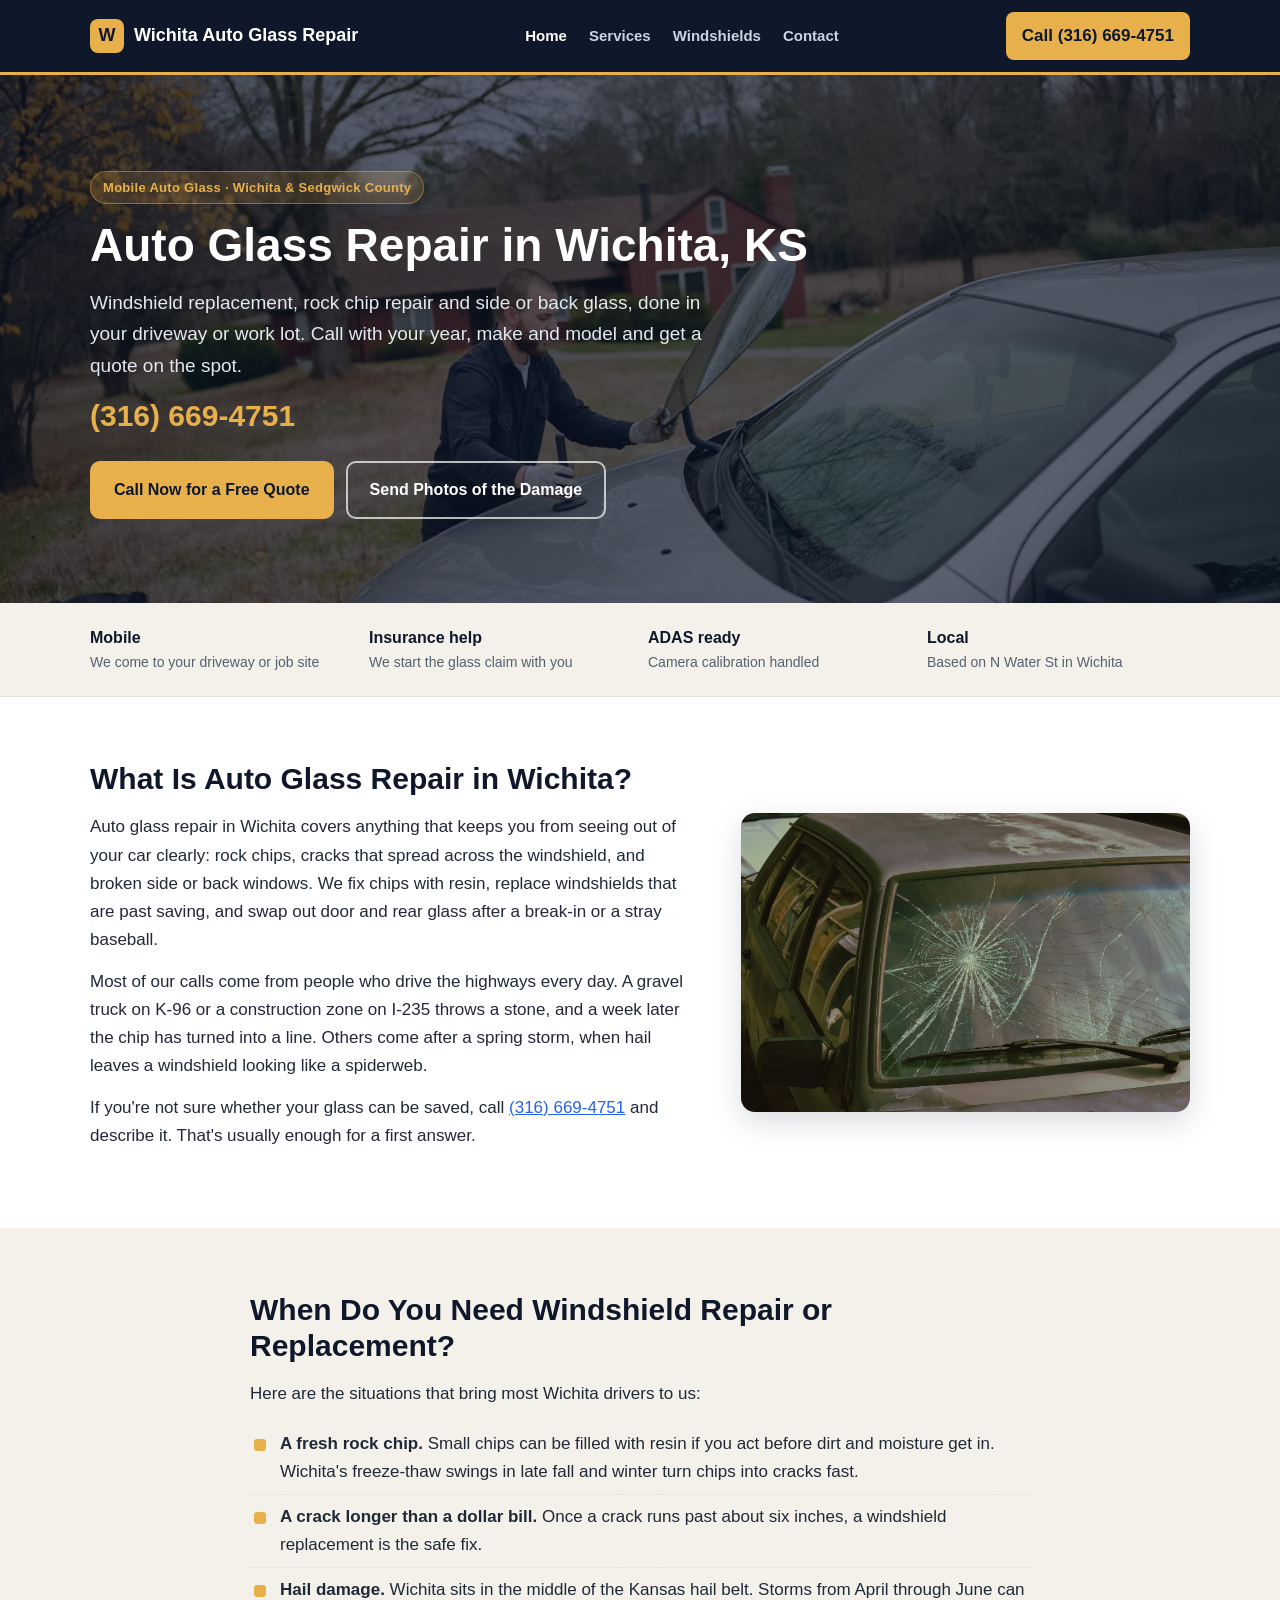
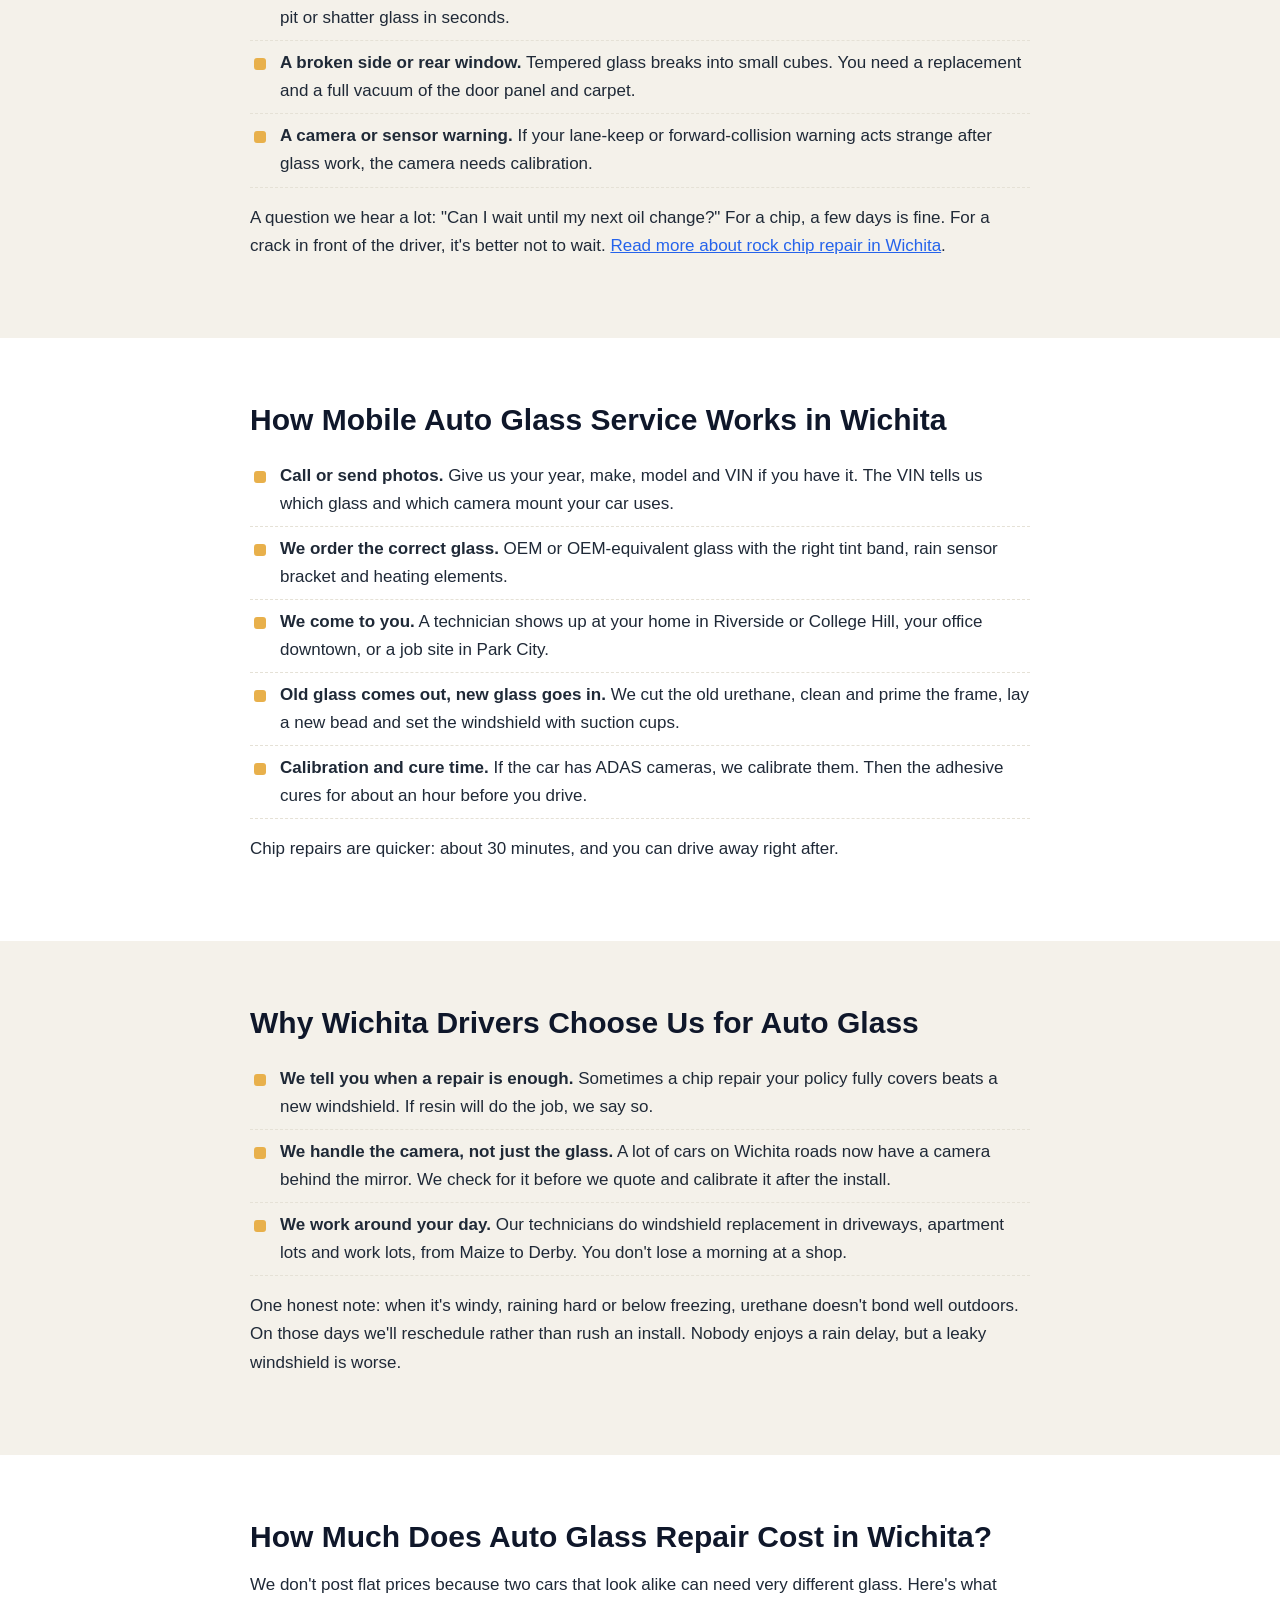
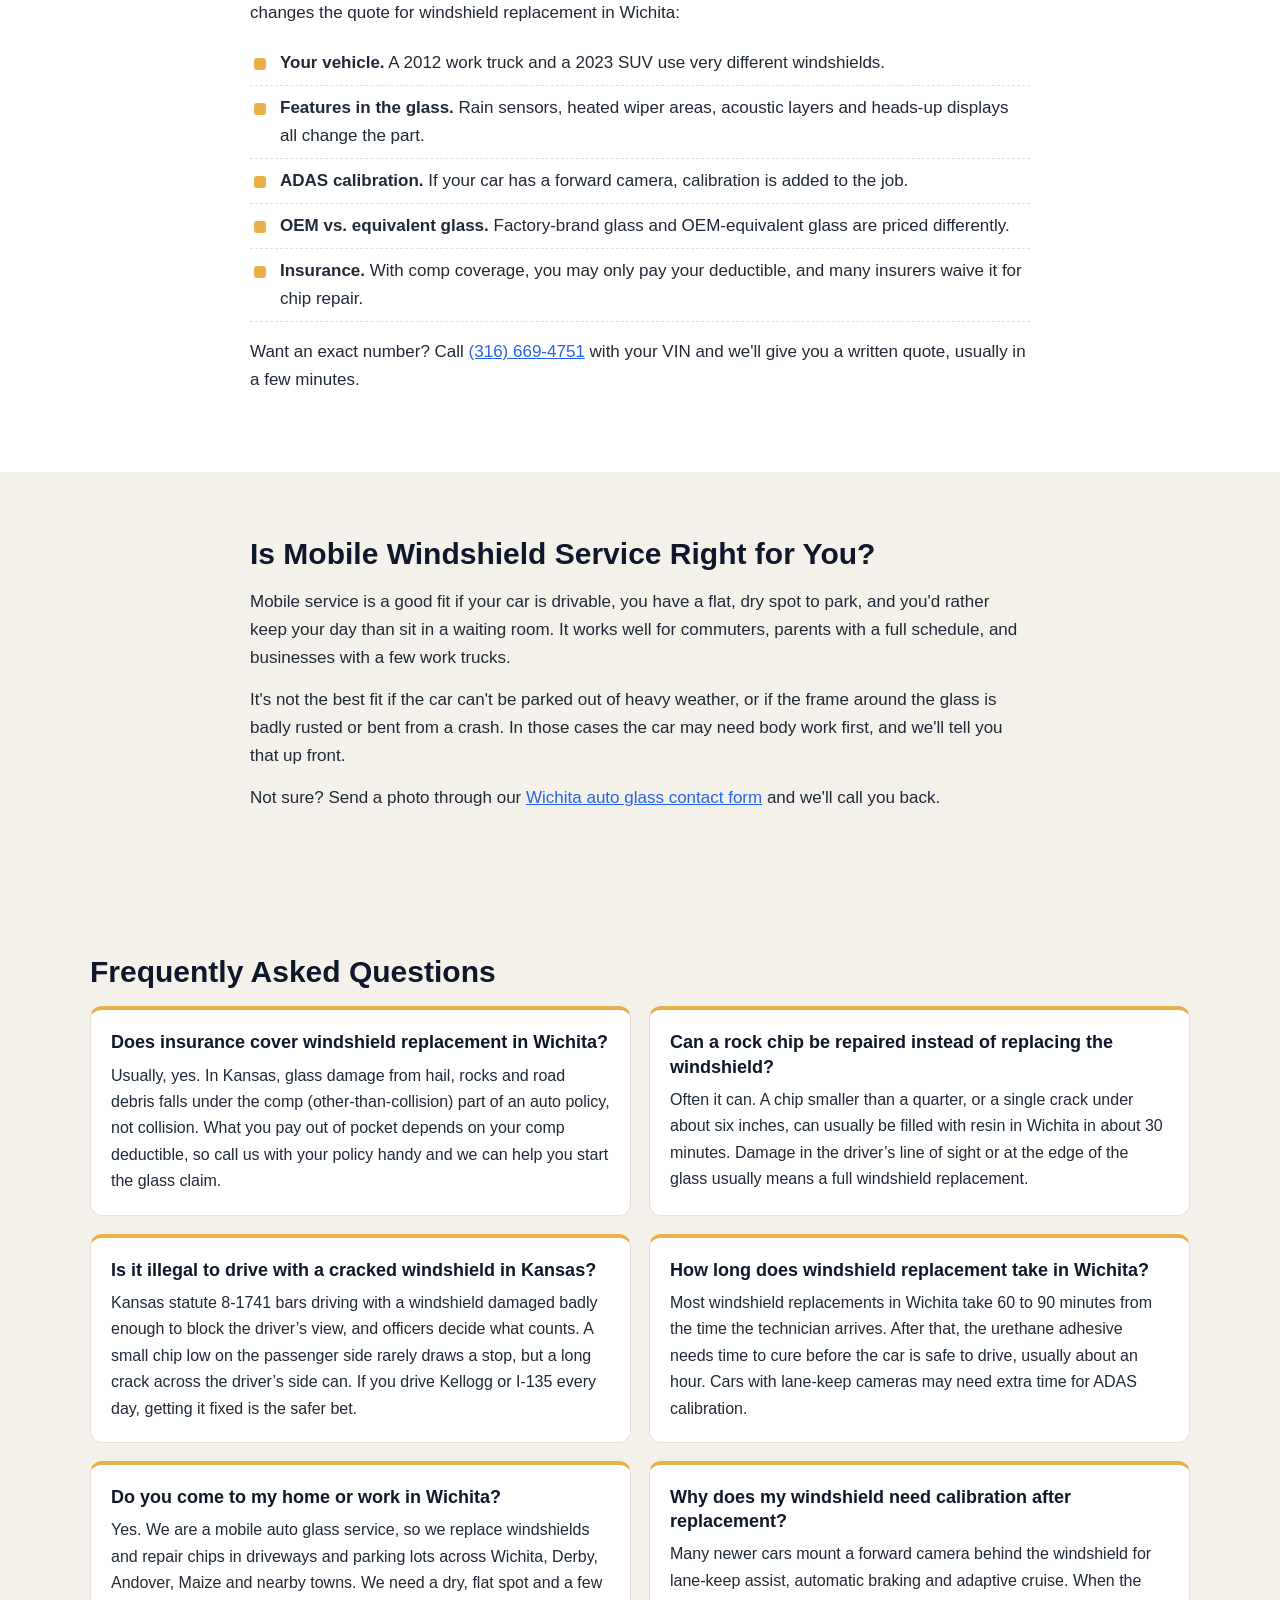
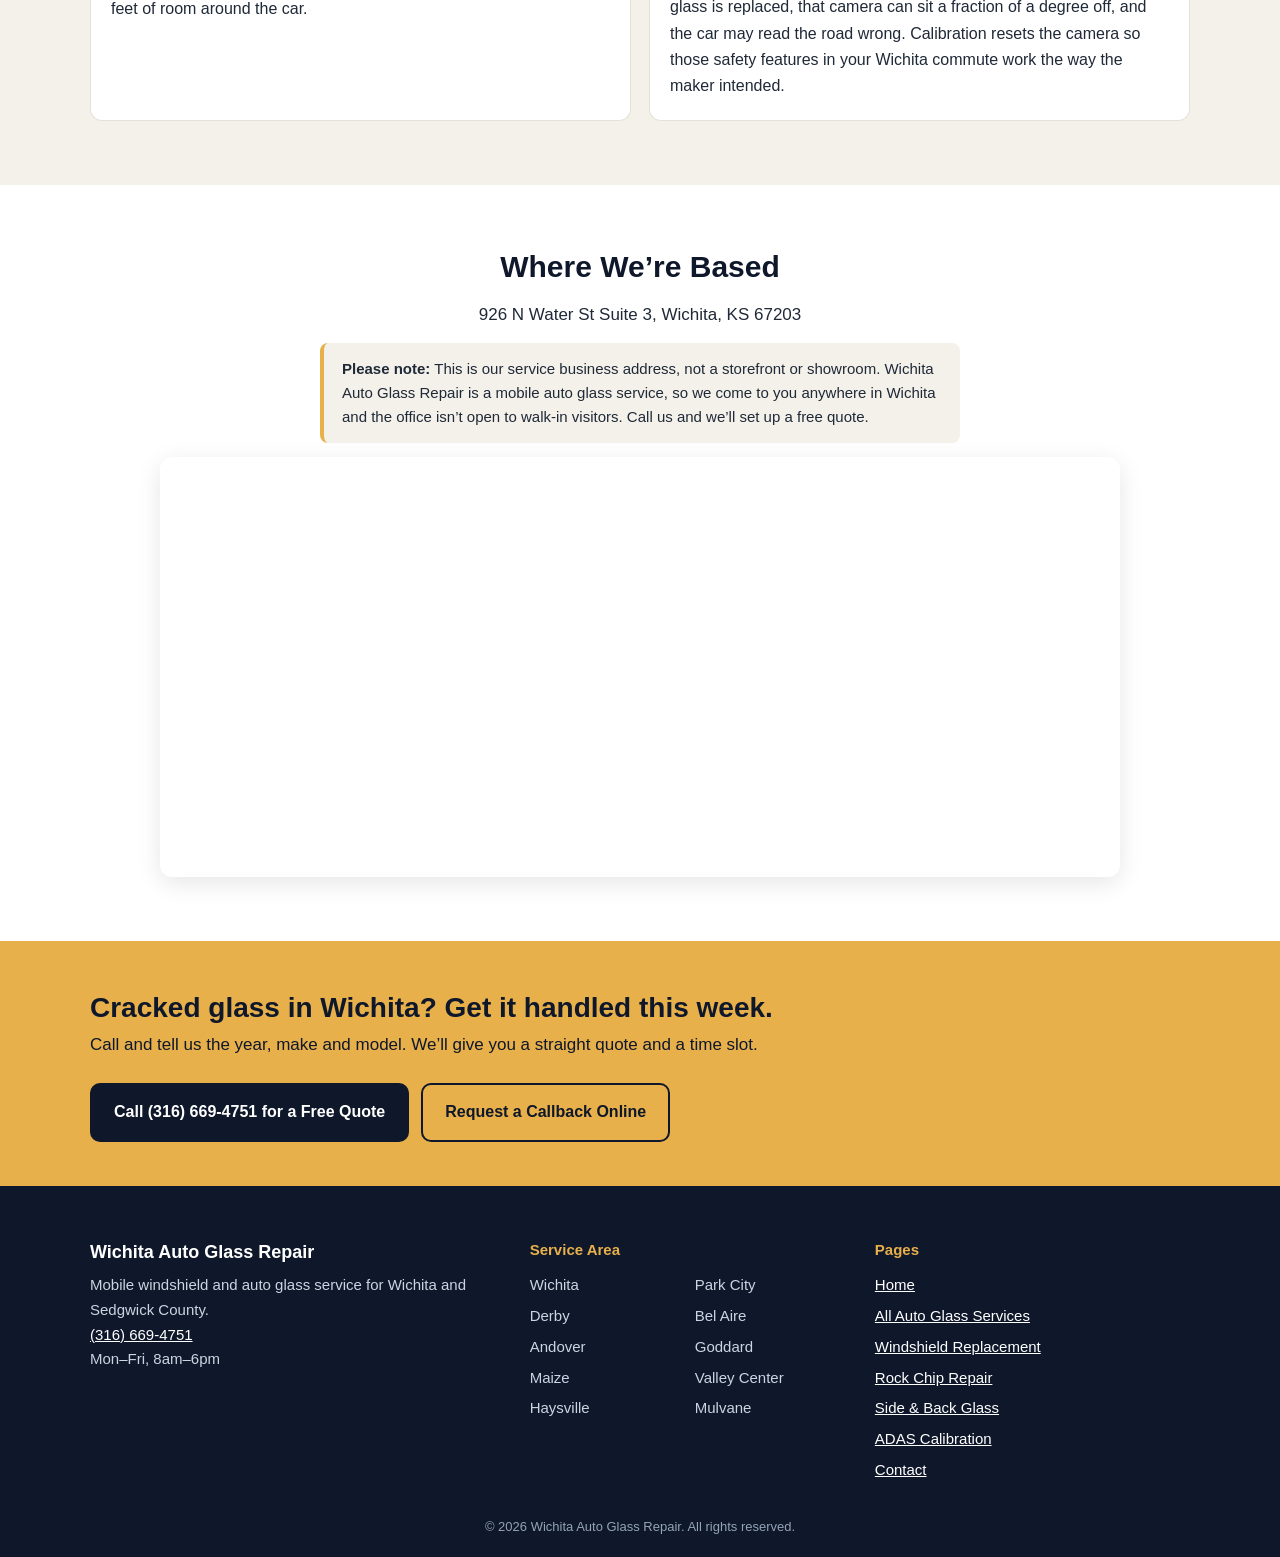
==== index.html @ 23dcf776 "Wichita Auto Glass Repair site: 7 pages, images, sitemap, robots Co-Authored-By: Claude Opus 5.5 <no" ====
<!DOCTYPE html>
<html lang="en">
<head>
<meta charset="utf-8">
<meta name="viewport" content="width=device-width, initial-scale=1">
<title>Auto Glass Repair in Wichita, KS | Mobile Windshield Service</title>
<meta name="description" content="Auto glass repair in Wichita, KS. Mobile windshield replacement, rock chip repair and ADAS calibration at your home or work. Call (316) 669-4751.">
<link rel="canonical" href="https://www.wichitaautoglassrepair.com/">
<link rel="stylesheet" href="styles.css">
<script type="application/ld+json">
{
 "@context": "https://schema.org",
 "@type": "AutoRepair",
 "name": "Wichita Auto Glass Repair",
 "telephone": "+1-316-669-4751",
 "url": "https://www.wichitaautoglassrepair.com/",
 "address": {
  "@type": "PostalAddress",
  "streetAddress": "926 N Water St Suite 3",
  "addressLocality": "Wichita",
  "addressRegion": "KS",
  "postalCode": "67203",
  "addressCountry": "US"
 },
 "areaServed": "Wichita, KS",
 "description": "Auto glass repair and windshield replacement in Wichita, KS",
 "openingHours": "Mo-Fr 08:00-18:00"
}
</script>
<script type="application/ld+json">
{
 "@context": "https://schema.org",
 "@type": "FAQPage",
 "mainEntity": [
  {
   "@type": "Question",
   "name": "Does insurance cover windshield replacement in Wichita?",
   "acceptedAnswer": {
    "@type": "Answer",
    "text": "Usually, yes. In Kansas, glass damage from hail, rocks and road debris falls under the comp (other-than-collision) part of an auto policy, not collision. What you pay out of pocket depends on your comp deductible, so call us with your policy handy and we can help you start the glass claim."
   }
  },
  {
   "@type": "Question",
   "name": "Can a rock chip be repaired instead of replacing the windshield?",
   "acceptedAnswer": {
    "@type": "Answer",
    "text": "Often it can. A chip smaller than a quarter, or a single crack under about six inches, can usually be filled with resin in Wichita in about 30 minutes. Damage in the driver's line of sight or at the edge of the glass usually means a full windshield replacement."
   }
  },
  {
   "@type": "Question",
   "name": "Is it illegal to drive with a cracked windshield in Kansas?",
   "acceptedAnswer": {
    "@type": "Answer",
    "text": "Kansas statute 8-1741 bars driving with a windshield damaged badly enough to block the driver's view, and officers decide what counts. A small chip low on the passenger side rarely draws a stop, but a long crack across the driver's side can. If you drive Kellogg or I-135 every day, getting it fixed is the safer bet."
   }
  },
  {
   "@type": "Question",
   "name": "How long does windshield replacement take in Wichita?",
   "acceptedAnswer": {
    "@type": "Answer",
    "text": "Most windshield replacements in Wichita take 60 to 90 minutes from the time the technician arrives. After that, the urethane adhesive needs time to cure before the car is safe to drive, usually about an hour. Cars with lane-keep cameras may need extra time for ADAS calibration."
   }
  },
  {
   "@type": "Question",
   "name": "Do you come to my home or work in Wichita?",
   "acceptedAnswer": {
    "@type": "Answer",
    "text": "Yes. We are a mobile auto glass service, so we replace windshields and repair chips in driveways and parking lots across Wichita, Derby, Andover, Maize and nearby towns. We need a dry, flat spot and a few feet of room around the car."
   }
  },
  {
   "@type": "Question",
   "name": "Why does my windshield need calibration after replacement?",
   "acceptedAnswer": {
    "@type": "Answer",
    "text": "Many newer cars mount a forward camera behind the windshield for lane-keep assist, automatic braking and adaptive cruise. When the glass is replaced, that camera can sit a fraction of a degree off, and the car may read the road wrong. Calibration resets the camera so those safety features in your Wichita commute work the way the maker intended."
   }
  }
 ]
}
</script>
</head>
<body>
<!-- NAV -->
<header class="nav">
  <div class="nav-in">
    <a class="logo" href="/"><span class="logo-mark">W</span>Wichita Auto Glass Repair</a>
    <nav class="links"><a href="/" class="on">Home</a><a href="services.html">Services</a><a href="windshield-replacement-wichita.html">Windshields</a><a href="contact.html">Contact</a></nav>
    <a class="nav-call" href="tel:+13166694751">Call (316) 669-4751</a>
  </div>
</header>
<main>
<section class="hero">
  <img class="hero-bg" src="windshield-replacement-wichita-hero.webp" alt="Windshield replacement in Wichita" width="1600" height="809" fetchpriority="high">
  <div class="wrap hero-in">
    <span class="badge">Mobile Auto Glass &middot; Wichita &amp; Sedgwick County</span>
    <h1>Auto Glass Repair in Wichita, KS</h1>
    <p class="hero-sub">Windshield replacement, rock chip repair and side or back glass, done in your driveway or work lot. Call with your year, make and model and get a quote on the spot.</p>
    <p class="hero-phone"><a href="tel:+13166694751">(316) 669-4751</a></p>
    <div class="hero-btns">
      <a class="btn btn-wheat" href="tel:+13166694751">Call Now for a Free Quote</a>
      <a class="btn btn-ghost" href="contact.html">Send Photos of the Damage</a>
    </div>
  </div>
</section>
<section class="strip"><div class="wrap strip-in">
<div><strong>Mobile</strong><span>We come to your driveway or job site</span></div>
<div><strong>Insurance help</strong><span>We start the glass claim with you</span></div>
<div><strong>ADAS ready</strong><span>Camera calibration handled</span></div>
<div><strong>Local</strong><span>Based on N Water St in Wichita</span></div>
</div></section>
<section class="section"><div class="wrap split">
<div><h2>What Is Auto Glass Repair in Wichita?</h2><p>Auto glass repair in Wichita covers anything that keeps you from seeing out of your car clearly: rock chips, cracks that spread across the windshield, and broken side or back windows. We fix chips with resin, replace windshields that are past saving, and swap out door and rear glass after a break-in or a stray baseball.</p><p>Most of our calls come from people who drive the highways every day. A gravel truck on K-96 or a construction zone on I-235 throws a stone, and a week later the chip has turned into a line. Others come after a spring storm, when hail leaves a windshield looking like a spiderweb.</p><p>If you're not sure whether your glass can be saved, call <a href="tel:+13166694751" style="color: #2563eb; text-decoration: underline;">(316) 669-4751</a> and describe it. That's usually enough for a first answer.</p></div>
<figure><img src="cracked-windshield-wichita.webp" alt="Cracked windshield needing auto glass repair in Wichita" width="800" height="533" loading="lazy"></figure>
</div></section><section class="section alt"><div class="wrap narrow"><h2>When Do You Need Windshield Repair or Replacement?</h2><p>Here are the situations that bring most Wichita drivers to us:</p><ul class="ticks"><li><strong>A fresh rock chip.</strong> Small chips can be filled with resin if you act before dirt and moisture get in. Wichita's freeze-thaw swings in late fall and winter turn chips into cracks fast.</li><li><strong>A crack longer than a dollar bill.</strong> Once a crack runs past about six inches, a windshield replacement is the safe fix.</li><li><strong>Hail damage.</strong> Wichita sits in the middle of the Kansas hail belt. Storms from April through June can pit or shatter glass in seconds.</li><li><strong>A broken side or rear window.</strong> Tempered glass breaks into small cubes. You need a replacement and a full vacuum of the door panel and carpet.</li><li><strong>A camera or sensor warning.</strong> If your lane-keep or forward-collision warning acts strange after glass work, the camera needs calibration.</li></ul><p>A question we hear a lot: "Can I wait until my next oil change?" For a chip, a few days is fine. For a crack in front of the driver, it's better not to wait. <a href="windshield-chip-repair-wichita.html" style="color: #2563eb; text-decoration: underline;">Read more about rock chip repair in Wichita</a>.</p></div></section><section class="section"><div class="wrap narrow"><h2>How Mobile Auto Glass Service Works in Wichita</h2><ul class="ticks"><li><strong>Call or send photos.</strong> Give us your year, make, model and VIN if you have it. The VIN tells us which glass and which camera mount your car uses.</li><li><strong>We order the correct glass.</strong> OEM or OEM-equivalent glass with the right tint band, rain sensor bracket and heating elements.</li><li><strong>We come to you.</strong> A technician shows up at your home in Riverside or College Hill, your office downtown, or a job site in Park City.</li><li><strong>Old glass comes out, new glass goes in.</strong> We cut the old urethane, clean and prime the frame, lay a new bead and set the windshield with suction cups.</li><li><strong>Calibration and cure time.</strong> If the car has ADAS cameras, we calibrate them. Then the adhesive cures for about an hour before you drive.</li></ul><p>Chip repairs are quicker: about 30 minutes, and you can drive away right after.</p></div></section><section class="section alt"><div class="wrap narrow"><h2>Why Wichita Drivers Choose Us for Auto Glass</h2><ul class="ticks"><li><strong>We tell you when a repair is enough.</strong> Sometimes a chip repair your policy fully covers beats a new windshield. If resin will do the job, we say so.</li><li><strong>We handle the camera, not just the glass.</strong> A lot of cars on Wichita roads now have a camera behind the mirror. We check for it before we quote and calibrate it after the install.</li><li><strong>We work around your day.</strong> Our technicians do windshield replacement in driveways, apartment lots and work lots, from Maize to Derby. You don't lose a morning at a shop.</li></ul><p>One honest note: when it's windy, raining hard or below freezing, urethane doesn't bond well outdoors. On those days we'll reschedule rather than rush an install. Nobody enjoys a rain delay, but a leaky windshield is worse.</p></div></section><section class="section"><div class="wrap narrow"><h2>How Much Does Auto Glass Repair Cost in Wichita?</h2><p>We don't post flat prices because two cars that look alike can need very different glass. Here's what changes the quote for windshield replacement in Wichita:</p><ul class="ticks"><li><strong>Your vehicle.</strong> A 2012 work truck and a 2023 SUV use very different windshields.</li><li><strong>Features in the glass.</strong> Rain sensors, heated wiper areas, acoustic layers and heads-up displays all change the part.</li><li><strong>ADAS calibration.</strong> If your car has a forward camera, calibration is added to the job.</li><li><strong>OEM vs. equivalent glass.</strong> Factory-brand glass and OEM-equivalent glass are priced differently.</li><li><strong>Insurance.</strong> With comp coverage, you may only pay your deductible, and many insurers waive it for chip repair.</li></ul><p>Want an exact number? Call <a href="tel:+13166694751" style="color: #2563eb; text-decoration: underline;">(316) 669-4751</a> with your VIN and we'll give you a written quote, usually in a few minutes.</p></div></section><section class="section alt"><div class="wrap narrow"><h2>Is Mobile Windshield Service Right for You?</h2><p>Mobile service is a good fit if your car is drivable, you have a flat, dry spot to park, and you'd rather keep your day than sit in a waiting room. It works well for commuters, parents with a full schedule, and businesses with a few work trucks.</p><p>It's not the best fit if the car can't be parked out of heavy weather, or if the frame around the glass is badly rusted or bent from a crash. In those cases the car may need body work first, and we'll tell you that up front.</p><p>Not sure? Send a photo through our <a href="contact.html" style="color: #2563eb; text-decoration: underline;">Wichita auto glass contact form</a> and we'll call you back.</p></div></section><section class="section alt"><div class="wrap"><h2>Frequently Asked Questions</h2><div class="faq-grid"><div class="faq-card"><h3>Does insurance cover windshield replacement in Wichita?</h3><p>Usually, yes. In Kansas, glass damage from hail, rocks and road debris falls under the comp (other-than-collision) part of an auto policy, not collision. What you pay out of pocket depends on your comp deductible, so call us with your policy handy and we can help you start the glass claim.</p></div>
<div class="faq-card"><h3>Can a rock chip be repaired instead of replacing the windshield?</h3><p>Often it can. A chip smaller than a quarter, or a single crack under about six inches, can usually be filled with resin in Wichita in about 30 minutes. Damage in the driver&rsquo;s line of sight or at the edge of the glass usually means a full windshield replacement.</p></div>
<div class="faq-card"><h3>Is it illegal to drive with a cracked windshield in Kansas?</h3><p>Kansas statute 8-1741 bars driving with a windshield damaged badly enough to block the driver&rsquo;s view, and officers decide what counts. A small chip low on the passenger side rarely draws a stop, but a long crack across the driver&rsquo;s side can. If you drive Kellogg or I-135 every day, getting it fixed is the safer bet.</p></div>
<div class="faq-card"><h3>How long does windshield replacement take in Wichita?</h3><p>Most windshield replacements in Wichita take 60 to 90 minutes from the time the technician arrives. After that, the urethane adhesive needs time to cure before the car is safe to drive, usually about an hour. Cars with lane-keep cameras may need extra time for ADAS calibration.</p></div>
<div class="faq-card"><h3>Do you come to my home or work in Wichita?</h3><p>Yes. We are a mobile auto glass service, so we replace windshields and repair chips in driveways and parking lots across Wichita, Derby, Andover, Maize and nearby towns. We need a dry, flat spot and a few feet of room around the car.</p></div>
<div class="faq-card"><h3>Why does my windshield need calibration after replacement?</h3><p>Many newer cars mount a forward camera behind the windshield for lane-keep assist, automatic braking and adaptive cruise. When the glass is replaced, that camera can sit a fraction of a degree off, and the car may read the road wrong. Calibration resets the camera so those safety features in your Wichita commute work the way the maker intended.</p></div></div></div></section>
<!-- MAP / LOCATION -->
<section class="section">
  <div class="wrap" style="text-align:center;">
    <h2>Where We&rsquo;re Based</h2>
    <p class="muted">926 N Water St Suite 3, Wichita, KS 67203</p>
    <p class="addr-note">
      <strong>Please note:</strong> This is our service business address, not a storefront or showroom. Wichita Auto Glass Repair is a mobile auto glass service, so we come to you anywhere in Wichita and the office isn&rsquo;t open to walk-in visitors. Call us and we&rsquo;ll set up a free quote.
    </p>
    <div class="map-box">
      <iframe title="Map to Wichita Auto Glass Repair service address, 926 N Water St Suite 3, Wichita, KS 67203" src="https://www.google.com/maps?q=926%20N%20Water%20St%20Suite%203%2C%20Wichita%2C%20KS%2067203&amp;output=embed" width="100%" height="420" style="border:0; display:block;" loading="lazy" referrerpolicy="no-referrer-when-downgrade" allowfullscreen></iframe>
    </div>
  </div>
</section>
<!-- CTA BANNER -->
<section class="cta-band">
  <div class="wrap cta-in">
    <div>
      <h2>Cracked glass in Wichita? Get it handled this week.</h2>
      <p>Call and tell us the year, make and model. We&rsquo;ll give you a straight quote and a time slot.</p>
    </div>
    <div class="cta-btns">
      <a class="btn btn-dark" href="tel:+13166694751">Call (316) 669-4751 for a Free Quote</a>
      <a class="btn btn-ghost" href="contact.html">Request a Callback Online</a>
    </div>
  </div>
</section>
</main>
<!-- FOOTER -->
<footer class="foot">
  <div class="wrap foot-grid">
    <div>
      <p class="foot-name">Wichita Auto Glass Repair</p>
      <p>Mobile windshield and auto glass service for Wichita and Sedgwick County.</p>
      <p><a href="tel:+13166694751">(316) 669-4751</a></p>
      <p>Mon&ndash;Fri, 8am&ndash;6pm</p>
    </div>
    <div>
      <p class="foot-h">Service Area</p>
      <ul class="foot-areas"><li>Wichita</li><li>Derby</li><li>Andover</li><li>Maize</li><li>Haysville</li><li>Park City</li><li>Bel Aire</li><li>Goddard</li><li>Valley Center</li><li>Mulvane</li></ul>
    </div>
    <div>
      <p class="foot-h">Pages</p>
      <ul>
        <li><a href="/">Home</a></li>
        <li><a href="services.html">All Auto Glass Services</a></li>
        <li><a href="windshield-replacement-wichita.html">Windshield Replacement</a></li>
        <li><a href="windshield-chip-repair-wichita.html">Rock Chip Repair</a></li>
        <li><a href="side-back-window-replacement-wichita.html">Side &amp; Back Glass</a></li>
        <li><a href="adas-camera-calibration-wichita.html">ADAS Calibration</a></li>
        <li><a href="contact.html">Contact</a></li>
      </ul>
    </div>
  </div>
  <p class="copy">&copy; 2026 Wichita Auto Glass Repair. All rights reserved.</p>
</footer>
</body>
</html>
---- styles.css ----
/* Wichita Auto Glass Repair - navy + Kansas wheat palette */
:root{
  --navy:#0f172a; --navy-2:#1e293b; --wheat:#e8b04b; --wheat-d:#c98f22;
  --ink:#1f2937; --muted:#556070; --light:#f4f1ea; --line:#e5e1d6; --white:#fff;
}
*{box-sizing:border-box;margin:0;padding:0}
html{scroll-behavior:auto}
body{font-family:-apple-system,BlinkMacSystemFont,"Segoe UI",Roboto,Helvetica,Arial,sans-serif;color:var(--ink);line-height:1.65;font-size:17px;background:var(--white)}
img{max-width:100%;height:auto;display:block}
a{color:inherit}
.wrap{max-width:1140px;margin:0 auto;padding:0 20px}
.narrow{max-width:820px}

/* nav */
.nav{position:sticky;top:0;z-index:50;background:var(--navy);border-bottom:3px solid var(--wheat)}
.nav-in{max-width:1140px;margin:0 auto;padding:12px 20px;display:flex;align-items:center;gap:20px;justify-content:space-between}
.logo{display:flex;align-items:center;gap:10px;color:#fff;text-decoration:none;font-weight:800;font-size:18px}
.logo-mark{width:34px;height:34px;border-radius:8px;background:var(--wheat);color:var(--navy);display:grid;place-items:center;font-weight:900}
.links{display:flex;gap:22px}
.links a{color:#cbd5e1;text-decoration:none;font-weight:600;font-size:15px}
.links a.on,.links a:hover{color:#fff}
.nav-call{background:var(--wheat);color:var(--navy);font-weight:800;text-decoration:none;padding:10px 16px;border-radius:8px;white-space:nowrap}

/* hero */
.hero{position:relative;color:#fff;overflow:hidden;background:var(--navy)}
.hero-bg{position:absolute;inset:0;width:100%;height:100%;object-fit:cover;opacity:.38}
.hero-in{position:relative;padding:96px 20px 84px}
.badge{display:inline-block;background:rgba(232,176,75,.16);color:var(--wheat);border:1px solid rgba(232,176,75,.45);padding:5px 12px;border-radius:999px;font-size:13px;font-weight:700;letter-spacing:.3px;margin-bottom:16px}
.hero h1{font-size:46px;line-height:1.1;font-weight:900;max-width:720px}
.hero-sub{font-size:19px;color:#e2e8f0;max-width:620px;margin:16px 0 10px}
.hero-phone a{font-size:30px;font-weight:900;color:var(--wheat);text-decoration:none}
.hero-btns{display:flex;flex-wrap:wrap;gap:12px;margin-top:20px}
.btn{display:inline-block;padding:14px 22px;border-radius:10px;font-weight:800;text-decoration:none;font-size:16px;border:2px solid transparent;cursor:pointer}
.btn-wheat{background:var(--wheat);color:var(--navy)}
.btn-wheat:hover{background:var(--wheat-d)}
.btn-ghost{border-color:rgba(255,255,255,.7);color:#fff}
.btn-outline{border-color:var(--navy);color:var(--navy)}
.btn-dark{background:var(--navy);color:#fff}

/* strip */
.strip{background:var(--light);border-bottom:1px solid var(--line)}
.strip-in{display:grid;grid-template-columns:repeat(4,1fr);gap:16px;padding:22px 20px}
.strip-in div{display:flex;flex-direction:column}
.strip-in strong{color:var(--navy);font-size:16px}
.strip-in span{color:var(--muted);font-size:14px}

/* page head */
.page-head{background:var(--navy);color:#fff;padding:64px 0 54px;border-bottom:3px solid var(--wheat)}
.page-head h1{font-size:40px;line-height:1.15;font-weight:900;max-width:820px}
.page-head p{color:#e2e8f0;max-width:760px;margin-top:14px;font-size:18px}
.page-head .btn-outline{border-color:#fff;color:#fff}
.page-head a[style]{color:#93c5fd !important}

/* sections */
.section{padding:64px 0}
.section.alt{background:var(--light)}
.section h2{font-size:30px;line-height:1.2;color:var(--navy);margin-bottom:16px;font-weight:850}
.section p{margin-bottom:14px;color:var(--ink)}
.split{display:grid;grid-template-columns:1.15fr .85fr;gap:44px;align-items:center}
.split figure img{max-height:460px;width:100%;object-fit:cover;border-radius:14px;box-shadow:0 10px 30px rgba(15,23,42,.15)}
.ticks{list-style:none;margin:6px 0 16px}
.ticks li{position:relative;padding:8px 0 8px 30px;border-bottom:1px dashed var(--line)}
.ticks li:before{content:"";position:absolute;left:4px;top:17px;width:12px;height:12px;border-radius:3px;background:var(--wheat)}
.muted{color:var(--muted);margin-bottom:16px}

/* faq */
.faq-grid{display:grid;grid-template-columns:1fr 1fr;gap:18px}
.faq-card{background:#fff;border:1px solid var(--line);border-top:4px solid var(--wheat);border-radius:12px;padding:20px}
.faq-card h3{font-size:18px;color:var(--navy);margin-bottom:8px;line-height:1.35}
.faq-card p{font-size:16px;margin:0}

/* map */
.addr-note{max-width:640px;margin:0 auto 24px;padding:14px 18px;background:var(--light);border-left:4px solid var(--wheat);border-radius:8px;font-size:15px;color:var(--muted);line-height:1.6;text-align:left}
.map-box{border-radius:12px;overflow:hidden;box-shadow:0 6px 24px rgba(0,0,0,.10);max-width:960px;margin:0 auto}

/* contact */
.contact-grid{display:grid;grid-template-columns:1fr 1fr;gap:44px}
.contact-grid figure img{border-radius:12px;margin-top:10px}
.form{display:flex;flex-direction:column;gap:14px}
.form label{display:flex;flex-direction:column;font-weight:700;font-size:15px;color:var(--navy);gap:6px}
.form input,.form textarea{font:inherit;padding:12px;border:1px solid #cfc8b8;border-radius:8px;background:#fff}
.form button{align-self:flex-start}

/* cta band */
.cta-band{background:var(--wheat);padding:44px 0}
.cta-in{display:flex;justify-content:space-between;align-items:center;gap:24px;flex-wrap:wrap}
.cta-band h2{color:var(--navy);font-size:28px;font-weight:900}
.cta-band p{color:var(--navy)}
.cta-btns{display:flex;gap:12px;flex-wrap:wrap}
.cta-band .btn-ghost{border-color:var(--navy);color:var(--navy)}

/* footer */
.foot{background:var(--navy);color:#cbd5e1;padding:52px 0 20px;font-size:15px}
.foot-grid{display:grid;grid-template-columns:1.3fr 1fr 1fr;gap:30px}
.foot a{color:#fff}
.foot ul{list-style:none}
.foot li{padding:3px 0}
.foot-name{color:#fff;font-weight:800;font-size:18px;margin-bottom:6px}
.foot-h{color:var(--wheat);font-weight:800;margin-bottom:8px}
.foot-areas{columns:2}
.copy{text-align:center;margin-top:30px;color:#94a3b8;font-size:13px}

@media (max-width:900px){
  .links{display:none}
  .split,.contact-grid,.faq-grid,.foot-grid{grid-template-columns:1fr}
  .strip-in{grid-template-columns:1fr 1fr}
  .hero h1{font-size:34px}
  .page-head h1{font-size:30px}
  .hero-in{padding:64px 20px 56px}
}
@media (max-width:480px){
  .logo{font-size:15px}
  .nav-call{padding:9px 11px;font-size:14px}
  .strip-in{grid-template-columns:1fr}
}
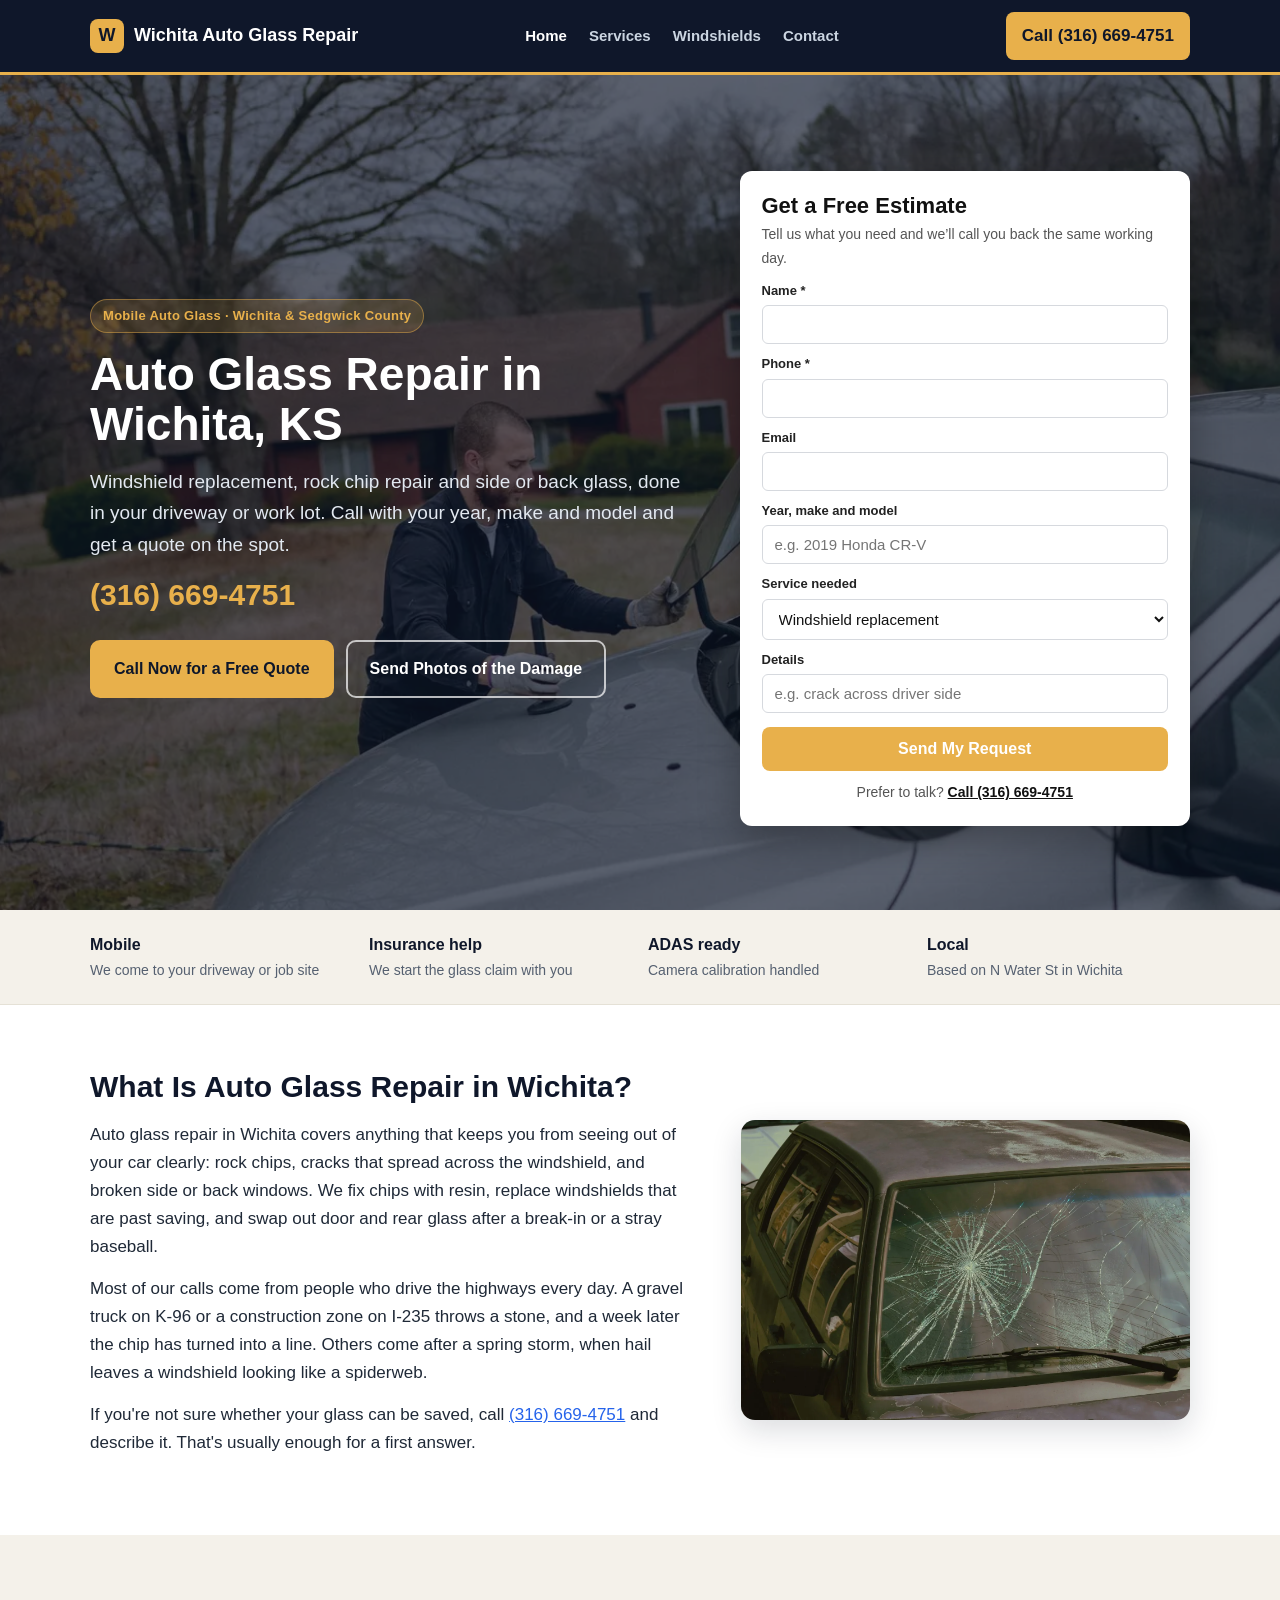
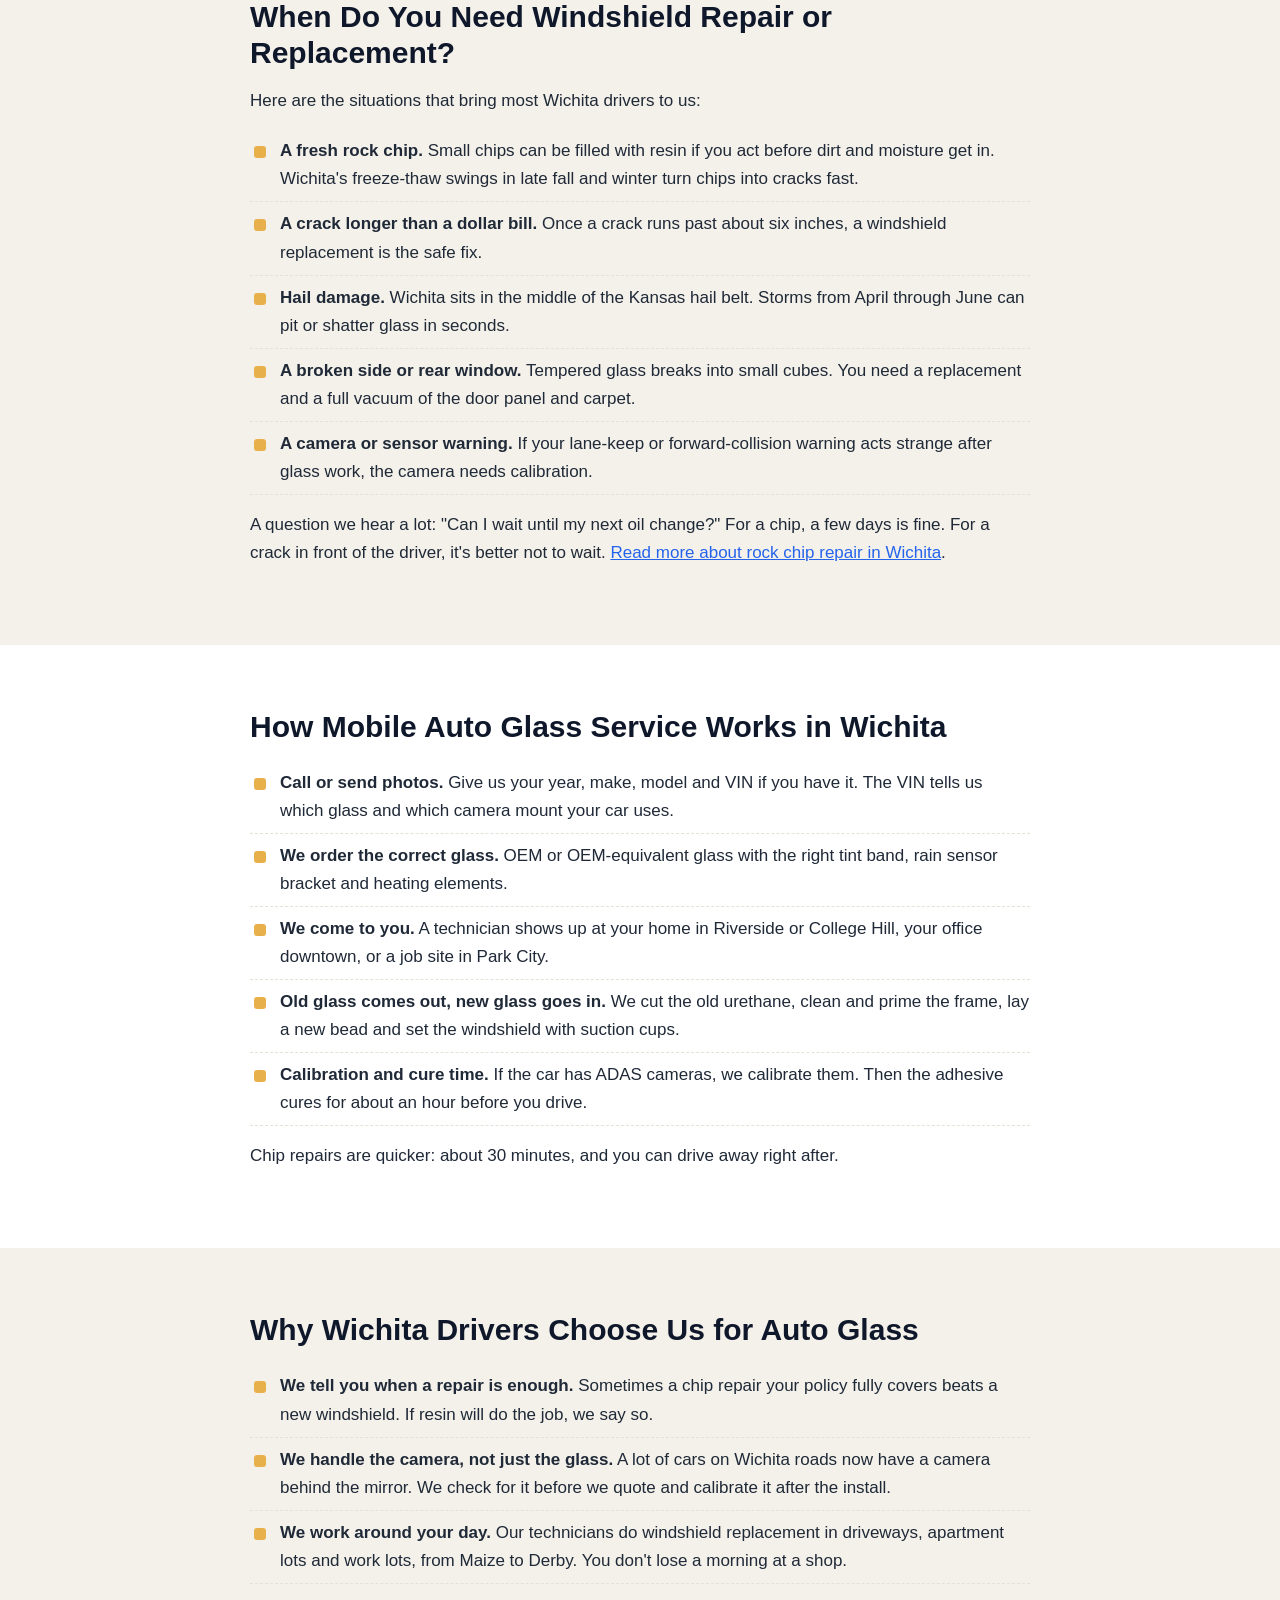
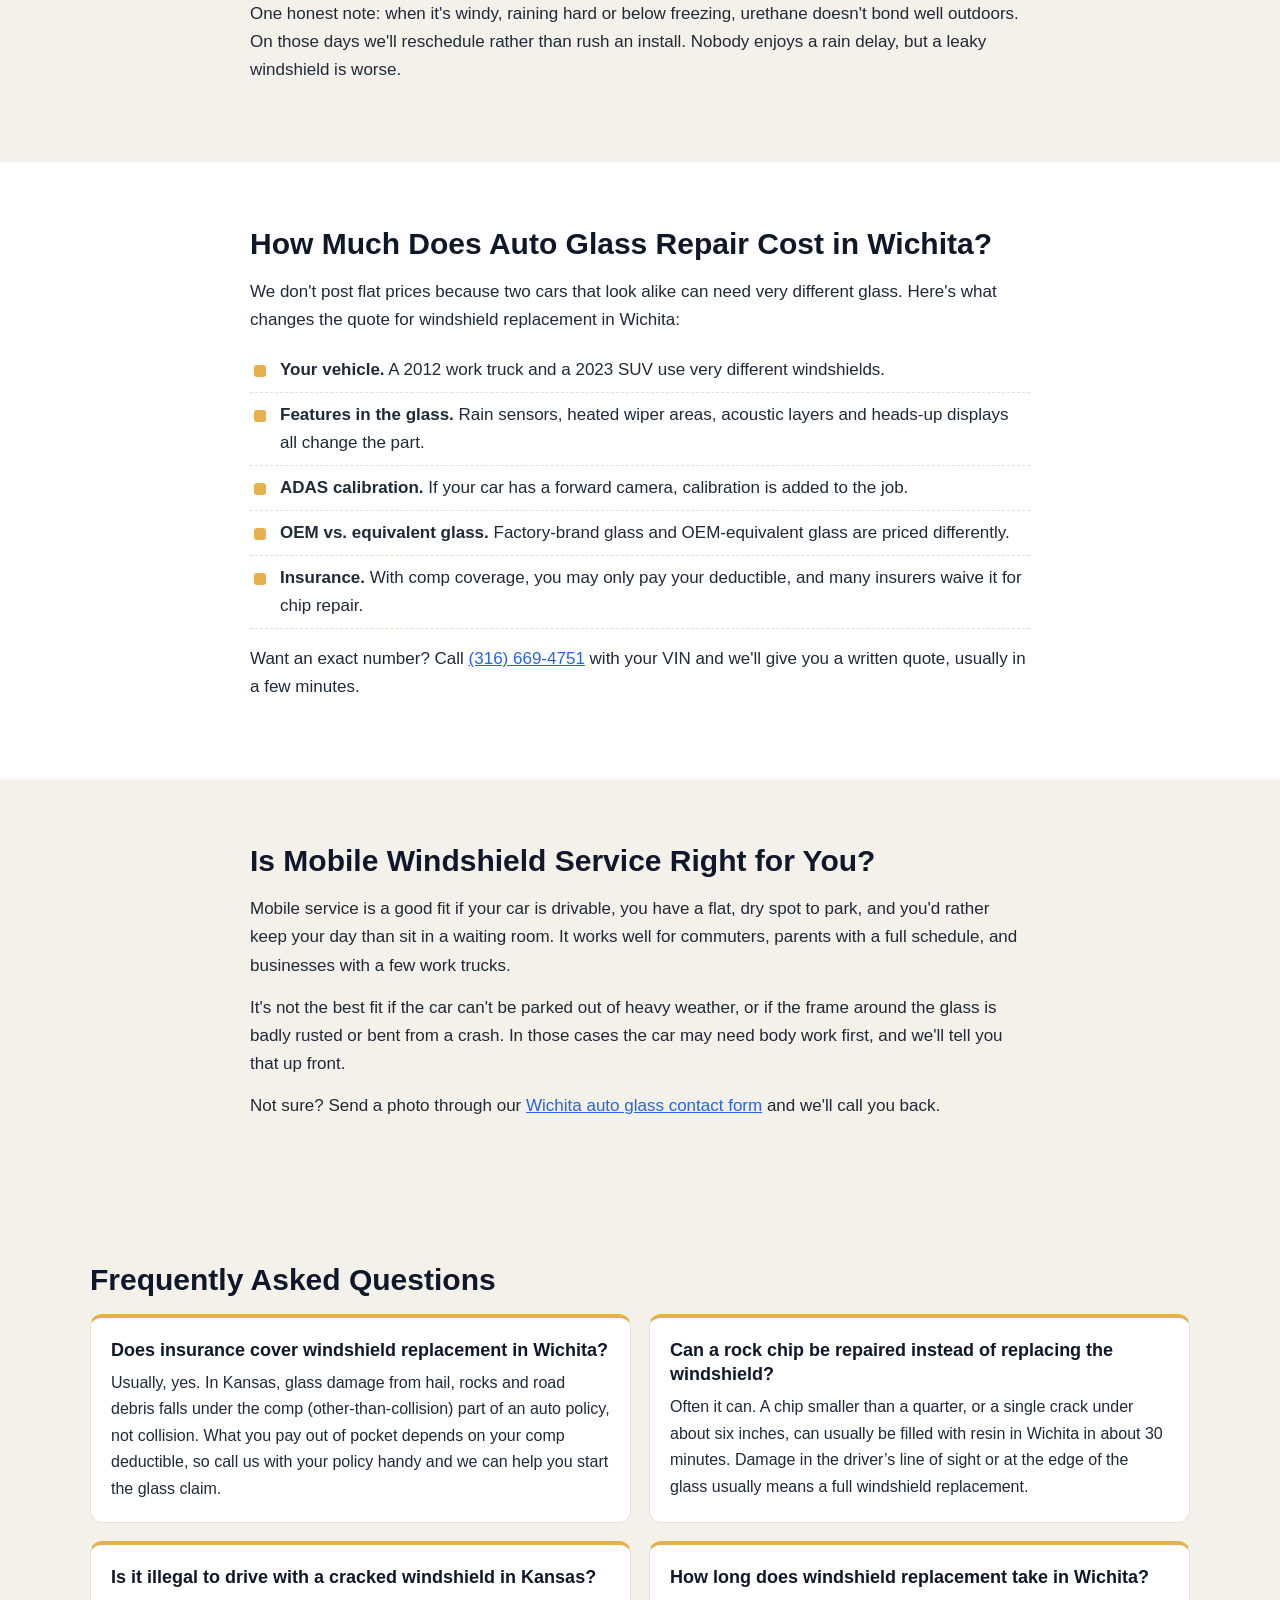
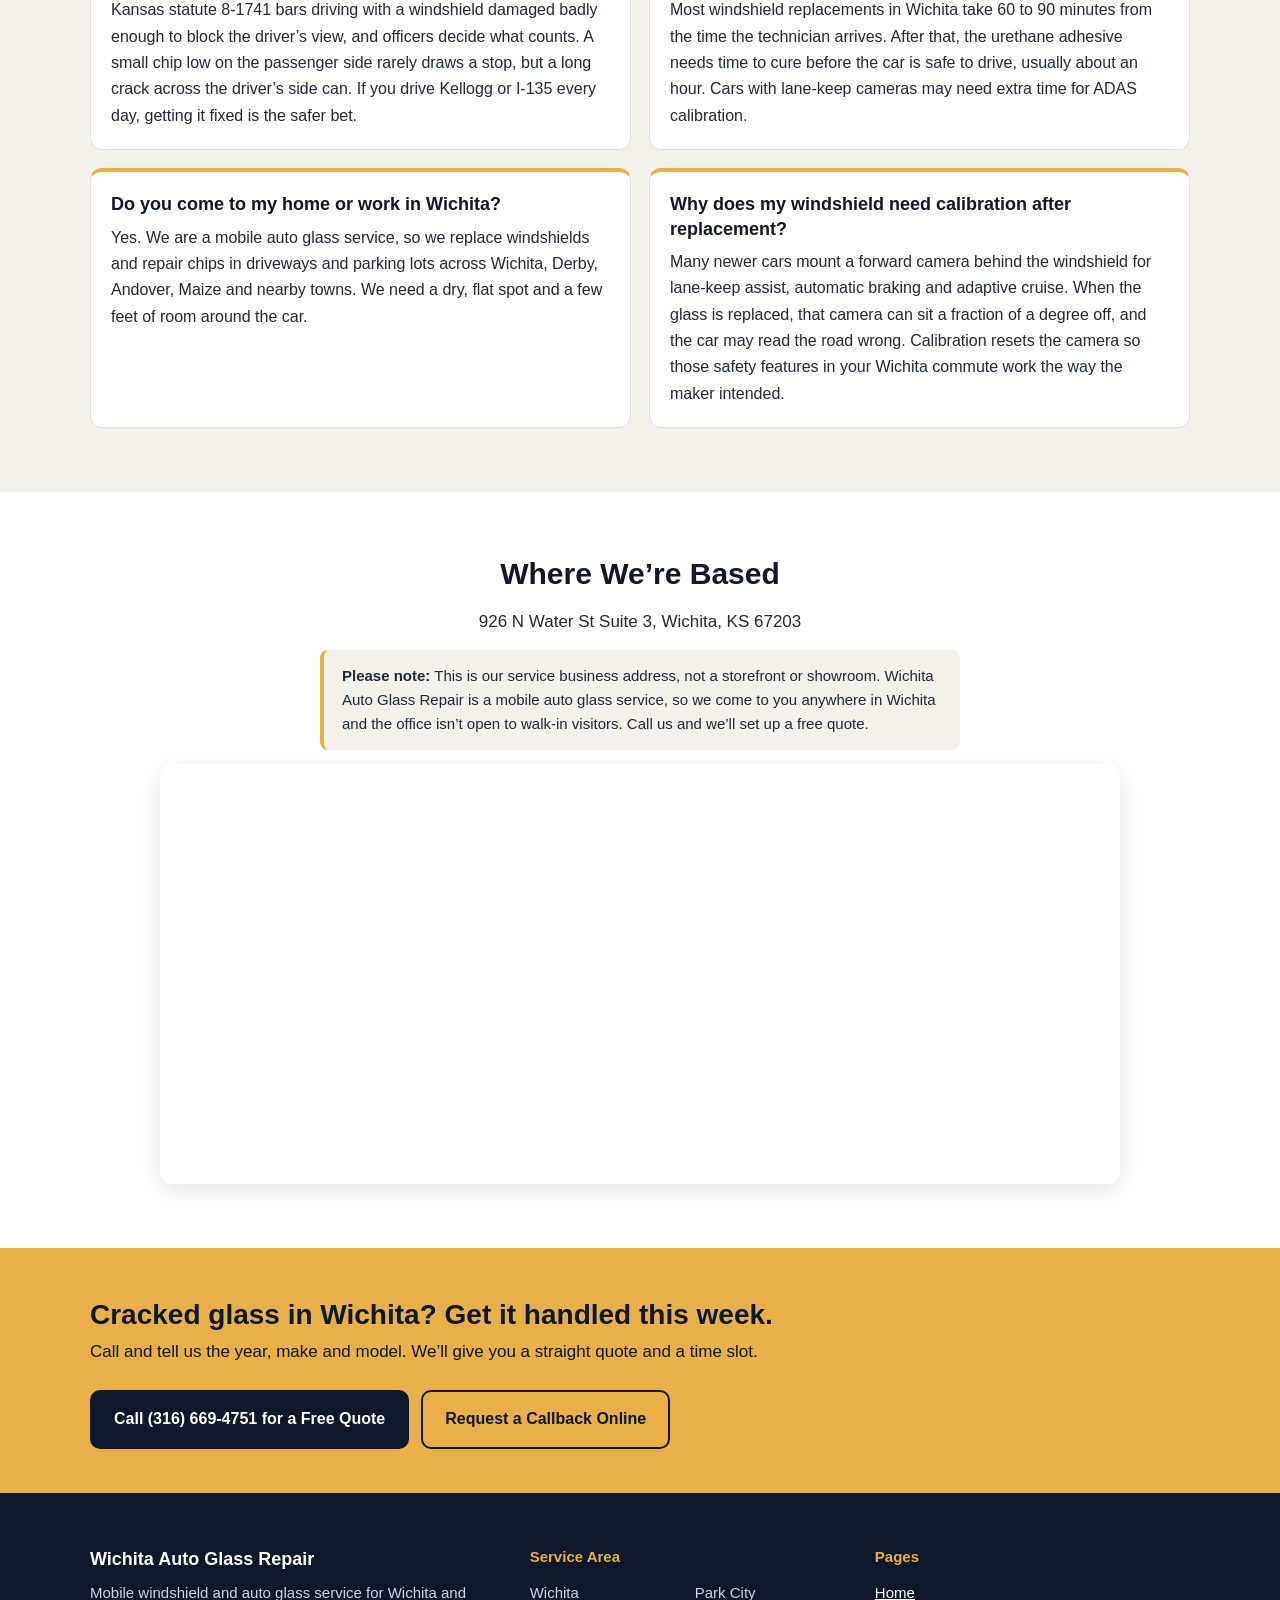
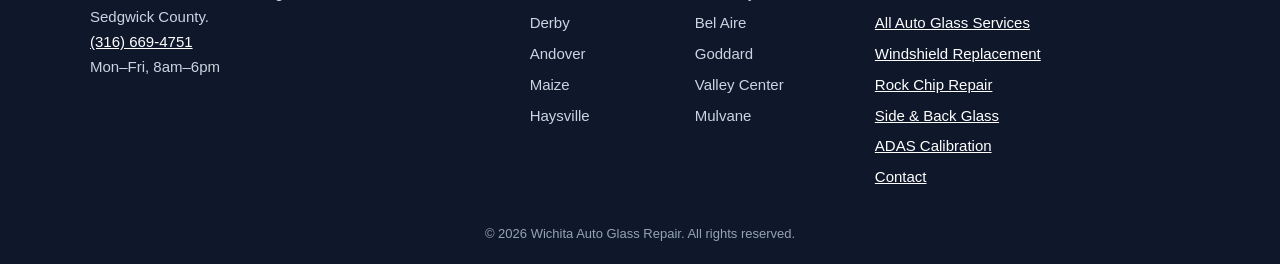
==== commit 47734d22: "Home page header: background photo + quote form Added a form for free estimates with input fields fo" ====
--- a/index.html
+++ b/index.html
@@ -83,6 +83,23 @@
  ]
 }
 </script>
+<style>/* home hero form + photo */
+.lg-form{background:#fff;color:#1a1a1a;border-radius:12px;padding:22px;box-shadow:0 14px 40px rgba(0,0,0,.3);text-align:left;max-width:460px;width:100%;justify-self:end}
+.lg-form h2{font-size:22px;font-weight:800;color:#111;margin:0 0 4px;line-height:1.2}
+.lg-form .lg-note{font-size:14px;color:#555;margin:0 0 10px}
+.lg-form label{display:block;font-size:13px;font-weight:700;color:#222;margin:9px 0 4px}
+.lg-form input,.lg-form select{width:100%;box-sizing:border-box;padding:10px 12px;border:1px solid #d6d9de;border-radius:6px;font-size:15px;font-family:inherit;background:#fff;color:#111}
+.lg-form button{width:100%;margin-top:14px;background:rgb(232, 176, 75);color:#fff;border:0;border-radius:8px;padding:13px;font-size:16px;font-weight:800;cursor:pointer;font-family:inherit}
+.lg-form button:hover{filter:brightness(.92)}
+.lg-form .lg-alt{text-align:center;font-size:14px;margin:10px 0 0;color:#555}
+.lg-form .lg-alt a{color:#111;font-weight:700}
+.lg-grid{display:grid !important;grid-template-columns:1.15fr .85fr;gap:40px;align-items:center;text-align:left}
+.lg-form form{background:none !important;border:0 !important;padding:0 !important;box-shadow:none !important;margin:0 !important;max-width:none !important}
+.hero > .lg-form{align-self:center;justify-self:start;margin:48px 5% 48px 24px}
+.hero p:not([class*=phone]) a:not([class]){color:#fff;text-decoration:underline}
+.lg-form .lg-alt a{color:#111 !important}
+@media (max-width:860px){.hero > .lg-form{margin:0 5% 40px;justify-self:stretch;width:auto} .lg-grid{grid-template-columns:1fr !important} .lg-form{justify-self:stretch;max-width:none}}
+</style>
 </head>
 <body>
 <!-- NAV -->
@@ -96,7 +113,7 @@
 <main>
 <section class="hero">
   <img class="hero-bg" src="windshield-replacement-wichita-hero.webp" alt="Windshield replacement in Wichita" width="1600" height="809" fetchpriority="high">
-  <div class="wrap hero-in">
+  <div class="wrap hero-in lg-grid"><div>
     <span class="badge">Mobile Auto Glass &middot; Wichita &amp; Sedgwick County</span>
     <h1>Auto Glass Repair in Wichita, KS</h1>
     <p class="hero-sub">Windshield replacement, rock chip repair and side or back glass, done in your driveway or work lot. Call with your year, make and model and get a quote on the spot.</p>
@@ -106,6 +123,35 @@
       <a class="btn btn-ghost" href="contact.html">Send Photos of the Damage</a>
     </div>
   </div>
+<div class="lg-form">
+      <h2>Get a Free Estimate</h2>
+      <p class="lg-note">Tell us what you need and we&rsquo;ll call you back the same working day.</p>
+      <form action="https://formspree.io/f/mgakopvo" method="POST">
+        <input type="hidden" name="_subject" value="New Lead &mdash; Wichita Auto Glass Repair (Home Page)">
+        <label for="lg-name">Name *</label>
+        <input type="text" id="lg-name" name="name" autocomplete="name" required>
+        <label for="lg-phone">Phone *</label>
+        <input type="tel" id="lg-phone" name="phone" autocomplete="tel" required>
+        <label for="lg-email">Email</label>
+        <input type="email" id="lg-email" name="email" autocomplete="email">
+        <label for="lg-vehicle">Year, make and model</label>
+        <input type="text" id="lg-vehicle" name="vehicle" placeholder="e.g. 2019 Honda CR-V">
+        <label for="lg-service">Service needed</label>
+        <select id="lg-service" name="service">
+          <option>Windshield replacement</option>
+          <option>Chip or crack repair</option>
+          <option>Side or back glass</option>
+          <option>ADAS camera calibration</option>
+          <option>Not sure</option>
+        </select>
+        <label for="lg-details">Details</label>
+        <input type="text" id="lg-details" name="details" placeholder="e.g. crack across driver side">
+        <input type="text" name="_gotcha" style="display:none" tabindex="-1" autocomplete="off">
+        <button type="submit">Send My Request</button>
+      </form>
+      <p class="lg-alt">Prefer to talk? <a href="tel:+13166694751">Call (316) 669-4751</a></p>
+    </div>
+</div>
 </section>
 <section class="strip"><div class="wrap strip-in">
 <div><strong>Mobile</strong><span>We come to your driveway or job site</span></div>
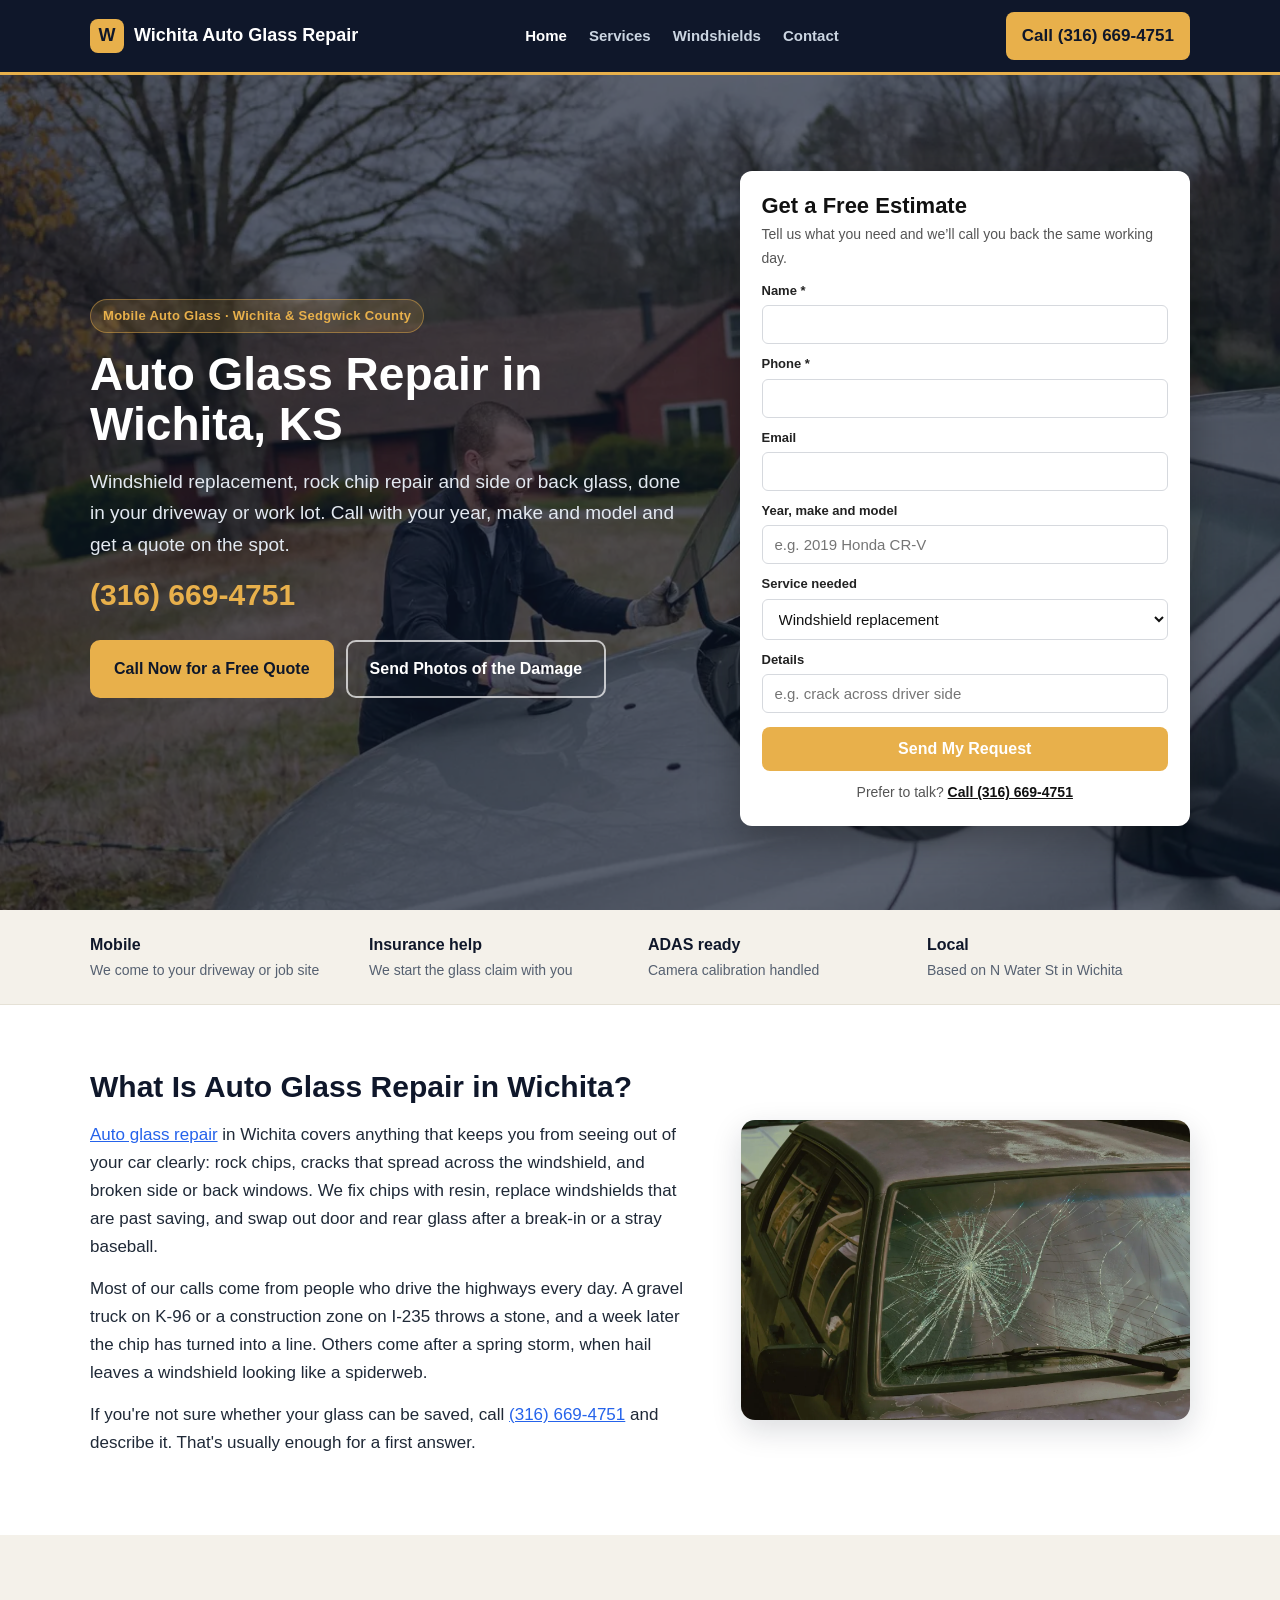
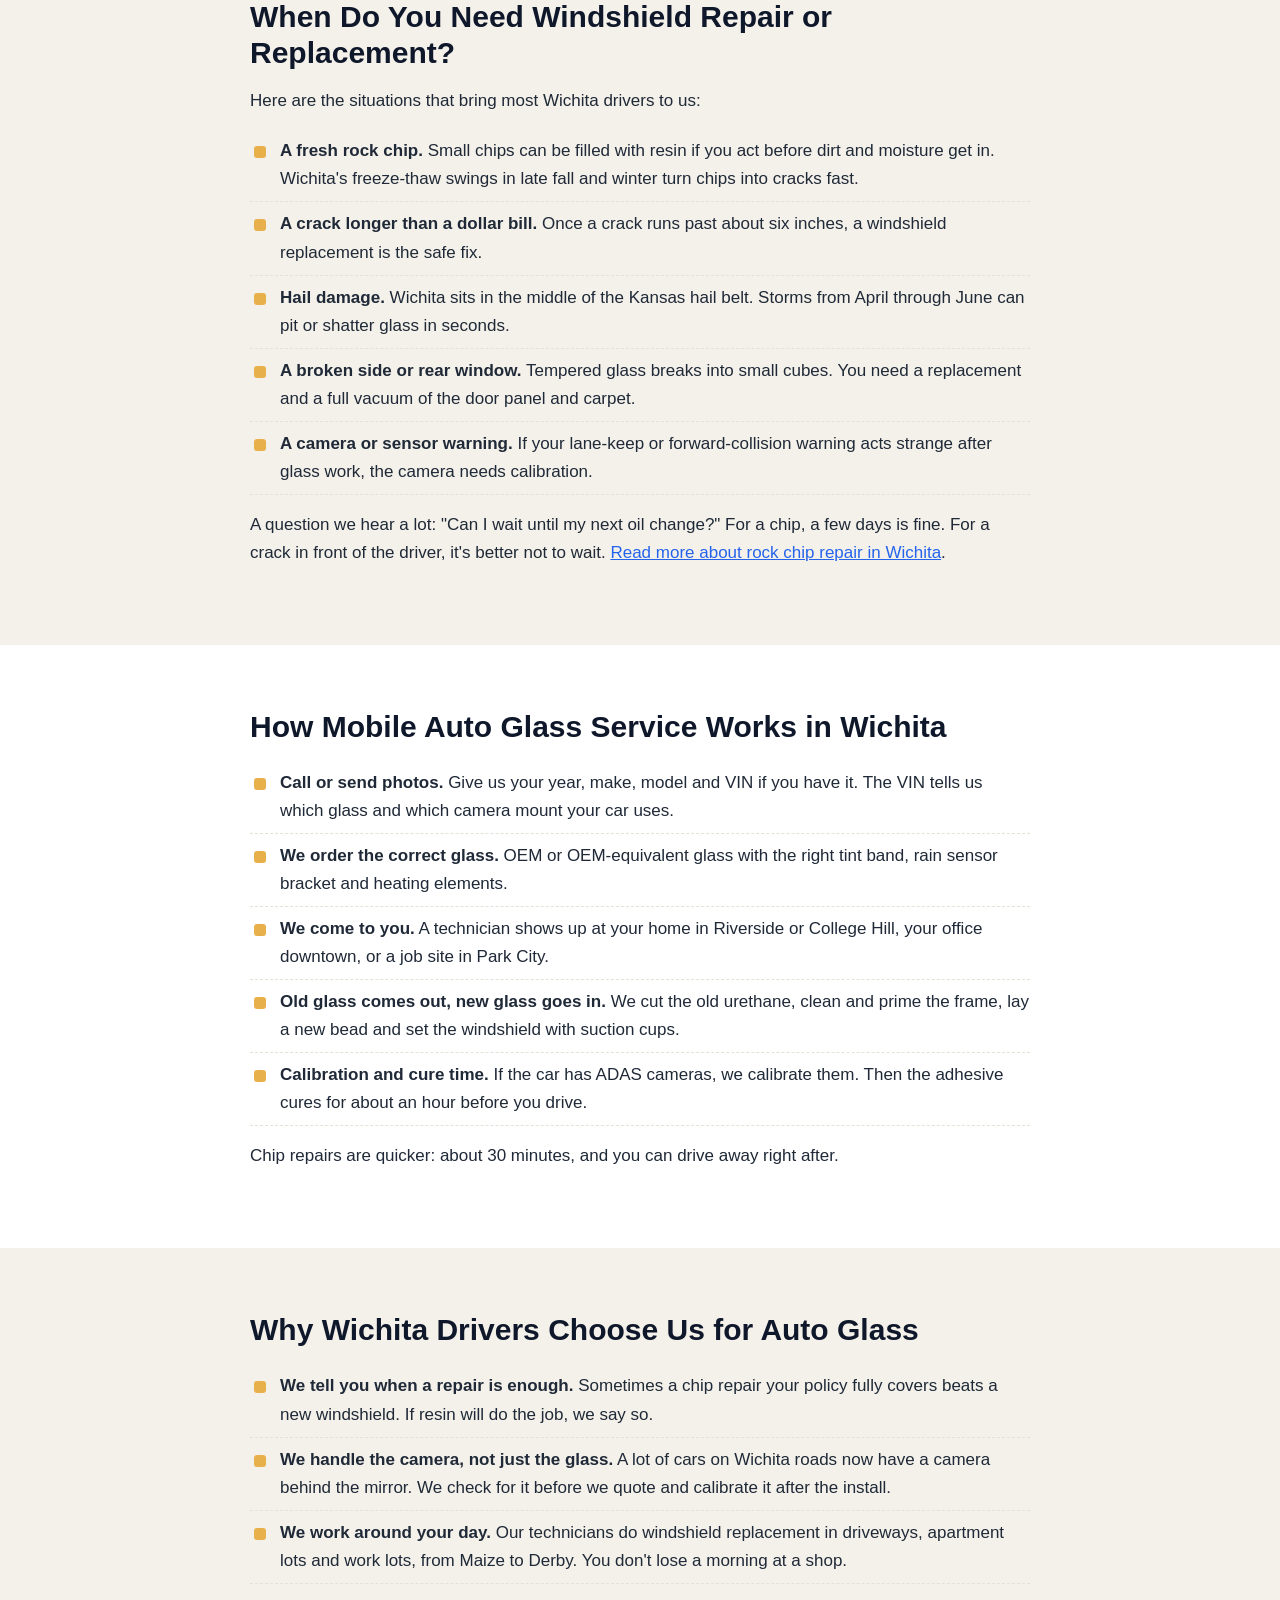
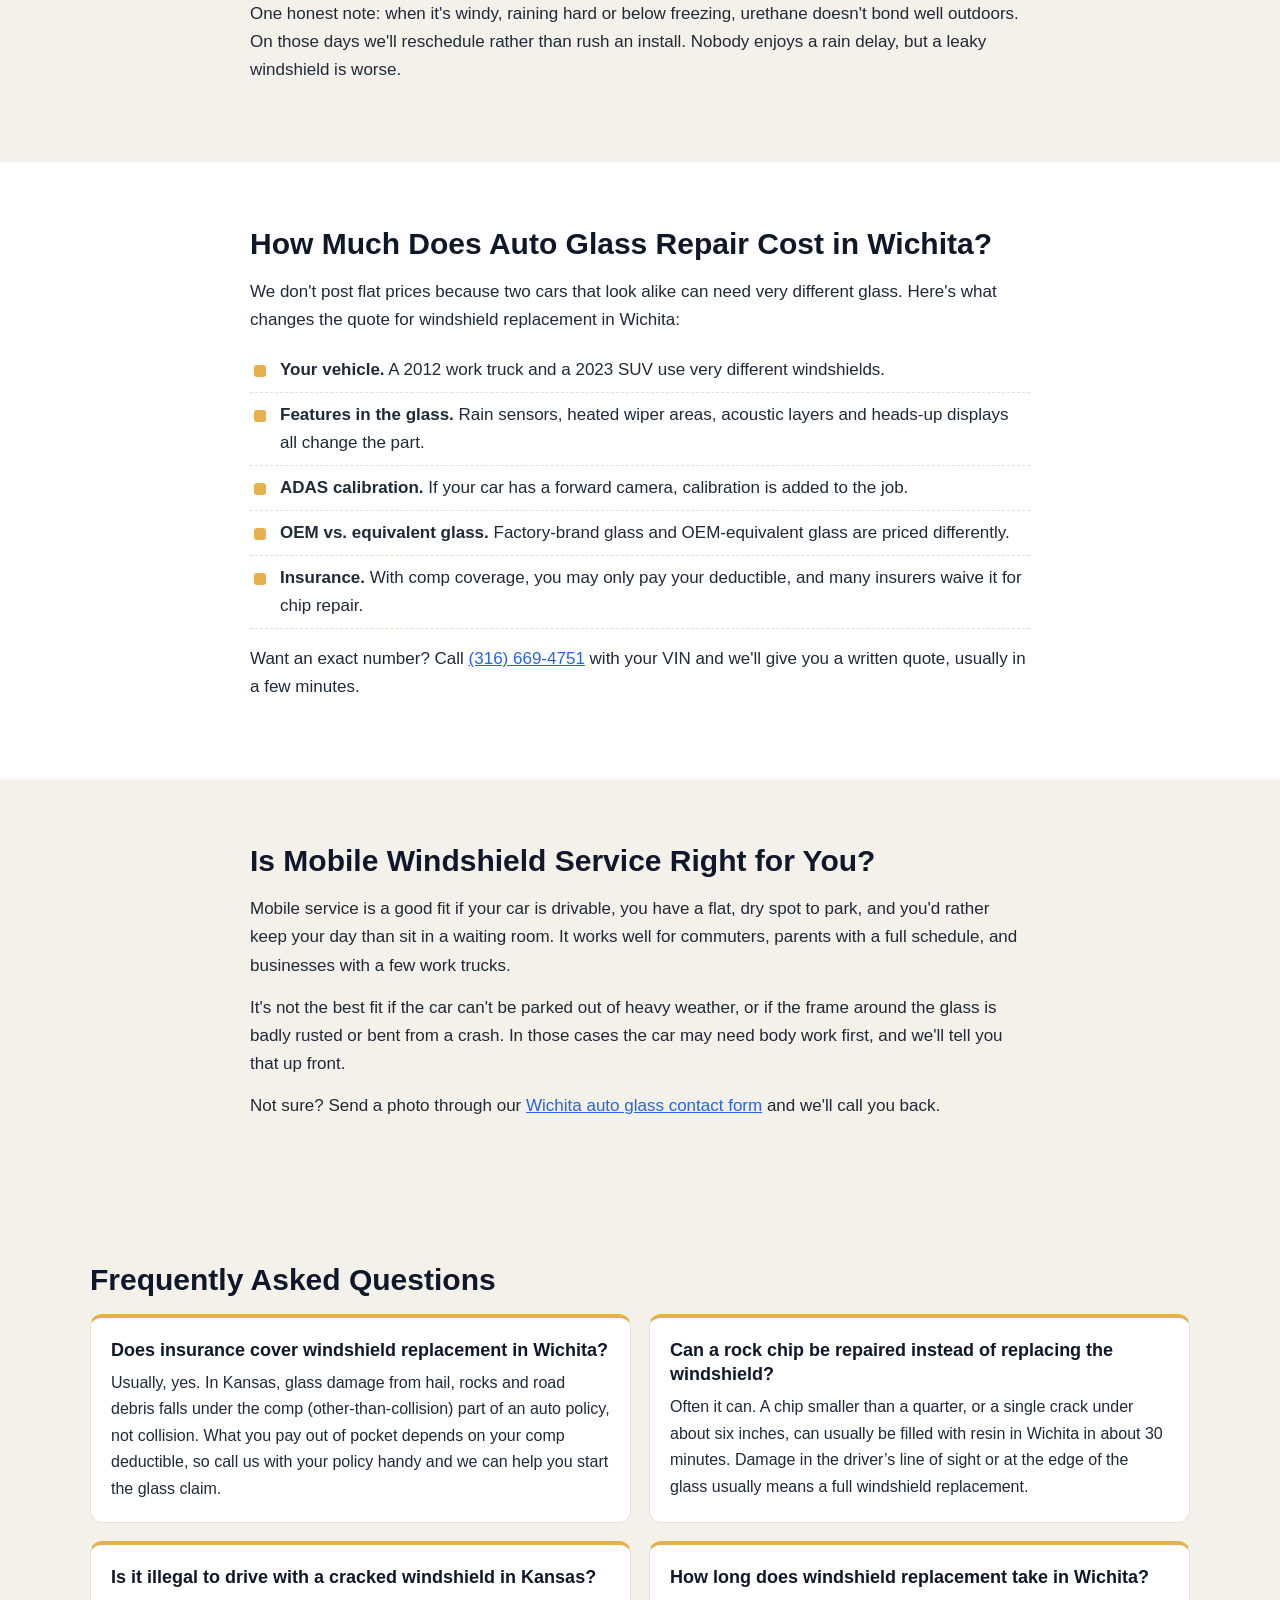
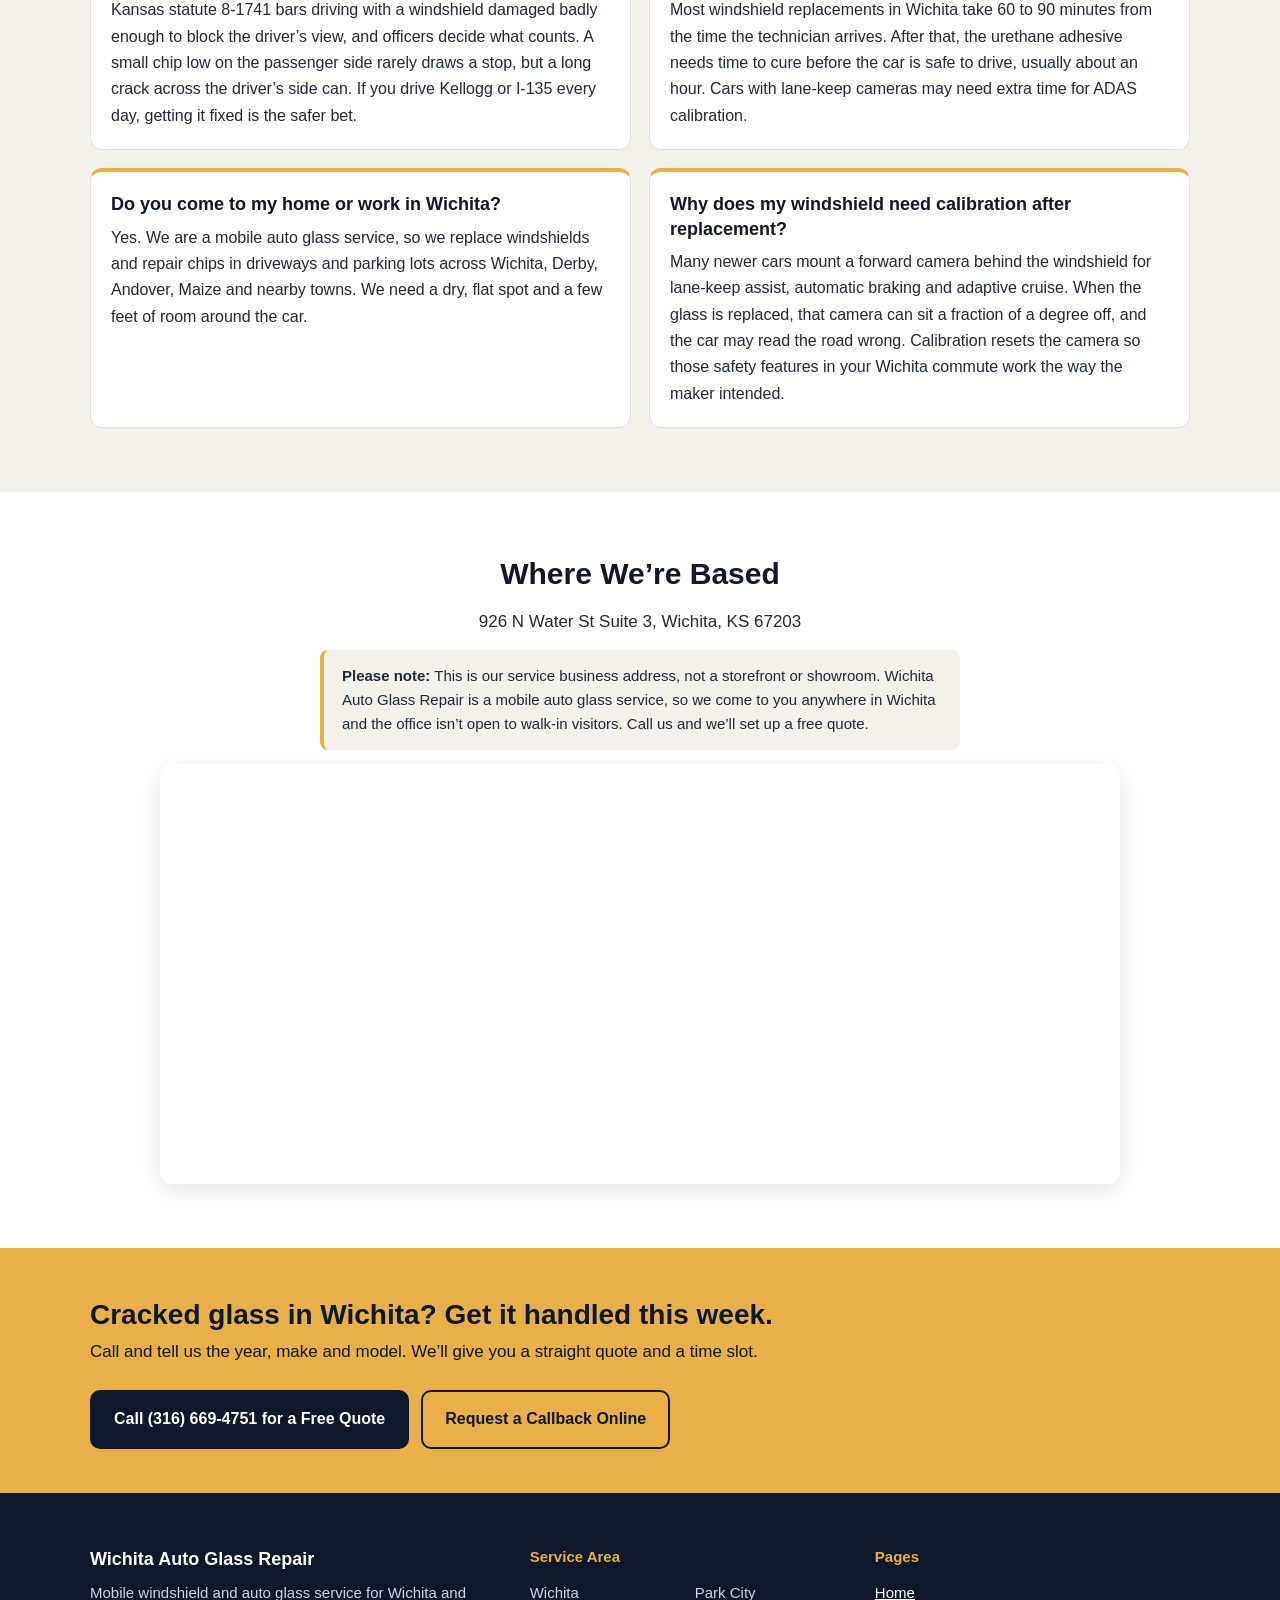
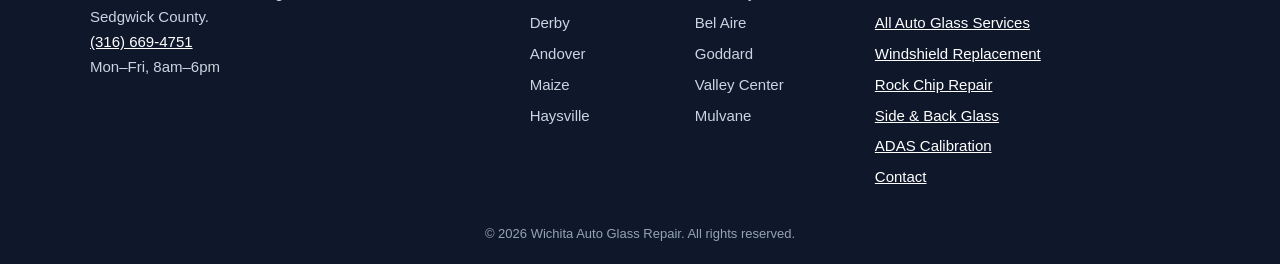
==== commit 1f1adbbf: "Add backlink to newhavenautoglass.com (circle #85)" ====
--- a/index.html
+++ b/index.html
@@ -160,7 +160,7 @@
 <div><strong>Local</strong><span>Based on N Water St in Wichita</span></div>
 </div></section>
 <section class="section"><div class="wrap split">
-<div><h2>What Is Auto Glass Repair in Wichita?</h2><p>Auto glass repair in Wichita covers anything that keeps you from seeing out of your car clearly: rock chips, cracks that spread across the windshield, and broken side or back windows. We fix chips with resin, replace windshields that are past saving, and swap out door and rear glass after a break-in or a stray baseball.</p><p>Most of our calls come from people who drive the highways every day. A gravel truck on K-96 or a construction zone on I-235 throws a stone, and a week later the chip has turned into a line. Others come after a spring storm, when hail leaves a windshield looking like a spiderweb.</p><p>If you're not sure whether your glass can be saved, call <a href="tel:+13166694751" style="color: #2563eb; text-decoration: underline;">(316) 669-4751</a> and describe it. That's usually enough for a first answer.</p></div>
+<div><h2>What Is Auto Glass Repair in Wichita?</h2><p><a href="https://newhavenautoglass.com/" style="color: #2563eb; text-decoration: underline;">Auto glass repair</a> in Wichita covers anything that keeps you from seeing out of your car clearly: rock chips, cracks that spread across the windshield, and broken side or back windows. We fix chips with resin, replace windshields that are past saving, and swap out door and rear glass after a break-in or a stray baseball.</p><p>Most of our calls come from people who drive the highways every day. A gravel truck on K-96 or a construction zone on I-235 throws a stone, and a week later the chip has turned into a line. Others come after a spring storm, when hail leaves a windshield looking like a spiderweb.</p><p>If you're not sure whether your glass can be saved, call <a href="tel:+13166694751" style="color: #2563eb; text-decoration: underline;">(316) 669-4751</a> and describe it. That's usually enough for a first answer.</p></div>
 <figure><img src="cracked-windshield-wichita.webp" alt="Cracked windshield needing auto glass repair in Wichita" width="800" height="533" loading="lazy"></figure>
 </div></section><section class="section alt"><div class="wrap narrow"><h2>When Do You Need Windshield Repair or Replacement?</h2><p>Here are the situations that bring most Wichita drivers to us:</p><ul class="ticks"><li><strong>A fresh rock chip.</strong> Small chips can be filled with resin if you act before dirt and moisture get in. Wichita's freeze-thaw swings in late fall and winter turn chips into cracks fast.</li><li><strong>A crack longer than a dollar bill.</strong> Once a crack runs past about six inches, a windshield replacement is the safe fix.</li><li><strong>Hail damage.</strong> Wichita sits in the middle of the Kansas hail belt. Storms from April through June can pit or shatter glass in seconds.</li><li><strong>A broken side or rear window.</strong> Tempered glass breaks into small cubes. You need a replacement and a full vacuum of the door panel and carpet.</li><li><strong>A camera or sensor warning.</strong> If your lane-keep or forward-collision warning acts strange after glass work, the camera needs calibration.</li></ul><p>A question we hear a lot: "Can I wait until my next oil change?" For a chip, a few days is fine. For a crack in front of the driver, it's better not to wait. <a href="windshield-chip-repair-wichita.html" style="color: #2563eb; text-decoration: underline;">Read more about rock chip repair in Wichita</a>.</p></div></section><section class="section"><div class="wrap narrow"><h2>How Mobile Auto Glass Service Works in Wichita</h2><ul class="ticks"><li><strong>Call or send photos.</strong> Give us your year, make, model and VIN if you have it. The VIN tells us which glass and which camera mount your car uses.</li><li><strong>We order the correct glass.</strong> OEM or OEM-equivalent glass with the right tint band, rain sensor bracket and heating elements.</li><li><strong>We come to you.</strong> A technician shows up at your home in Riverside or College Hill, your office downtown, or a job site in Park City.</li><li><strong>Old glass comes out, new glass goes in.</strong> We cut the old urethane, clean and prime the frame, lay a new bead and set the windshield with suction cups.</li><li><strong>Calibration and cure time.</strong> If the car has ADAS cameras, we calibrate them. Then the adhesive cures for about an hour before you drive.</li></ul><p>Chip repairs are quicker: about 30 minutes, and you can drive away right after.</p></div></section><section class="section alt"><div class="wrap narrow"><h2>Why Wichita Drivers Choose Us for Auto Glass</h2><ul class="ticks"><li><strong>We tell you when a repair is enough.</strong> Sometimes a chip repair your policy fully covers beats a new windshield. If resin will do the job, we say so.</li><li><strong>We handle the camera, not just the glass.</strong> A lot of cars on Wichita roads now have a camera behind the mirror. We check for it before we quote and calibrate it after the install.</li><li><strong>We work around your day.</strong> Our technicians do windshield replacement in driveways, apartment lots and work lots, from Maize to Derby. You don't lose a morning at a shop.</li></ul><p>One honest note: when it's windy, raining hard or below freezing, urethane doesn't bond well outdoors. On those days we'll reschedule rather than rush an install. Nobody enjoys a rain delay, but a leaky windshield is worse.</p></div></section><section class="section"><div class="wrap narrow"><h2>How Much Does Auto Glass Repair Cost in Wichita?</h2><p>We don't post flat prices because two cars that look alike can need very different glass. Here's what changes the quote for windshield replacement in Wichita:</p><ul class="ticks"><li><strong>Your vehicle.</strong> A 2012 work truck and a 2023 SUV use very different windshields.</li><li><strong>Features in the glass.</strong> Rain sensors, heated wiper areas, acoustic layers and heads-up displays all change the part.</li><li><strong>ADAS calibration.</strong> If your car has a forward camera, calibration is added to the job.</li><li><strong>OEM vs. equivalent glass.</strong> Factory-brand glass and OEM-equivalent glass are priced differently.</li><li><strong>Insurance.</strong> With comp coverage, you may only pay your deductible, and many insurers waive it for chip repair.</li></ul><p>Want an exact number? Call <a href="tel:+13166694751" style="color: #2563eb; text-decoration: underline;">(316) 669-4751</a> with your VIN and we'll give you a written quote, usually in a few minutes.</p></div></section><section class="section alt"><div class="wrap narrow"><h2>Is Mobile Windshield Service Right for You?</h2><p>Mobile service is a good fit if your car is drivable, you have a flat, dry spot to park, and you'd rather keep your day than sit in a waiting room. It works well for commuters, parents with a full schedule, and businesses with a few work trucks.</p><p>It's not the best fit if the car can't be parked out of heavy weather, or if the frame around the glass is badly rusted or bent from a crash. In those cases the car may need body work first, and we'll tell you that up front.</p><p>Not sure? Send a photo through our <a href="contact.html" style="color: #2563eb; text-decoration: underline;">Wichita auto glass contact form</a> and we'll call you back.</p></div></section><section class="section alt"><div class="wrap"><h2>Frequently Asked Questions</h2><div class="faq-grid"><div class="faq-card"><h3>Does insurance cover windshield replacement in Wichita?</h3><p>Usually, yes. In Kansas, glass damage from hail, rocks and road debris falls under the comp (other-than-collision) part of an auto policy, not collision. What you pay out of pocket depends on your comp deductible, so call us with your policy handy and we can help you start the glass claim.</p></div>
 <div class="faq-card"><h3>Can a rock chip be repaired instead of replacing the windshield?</h3><p>Often it can. A chip smaller than a quarter, or a single crack under about six inches, can usually be filled with resin in Wichita in about 30 minutes. Damage in the driver&rsquo;s line of sight or at the edge of the glass usually means a full windshield replacement.</p></div>
